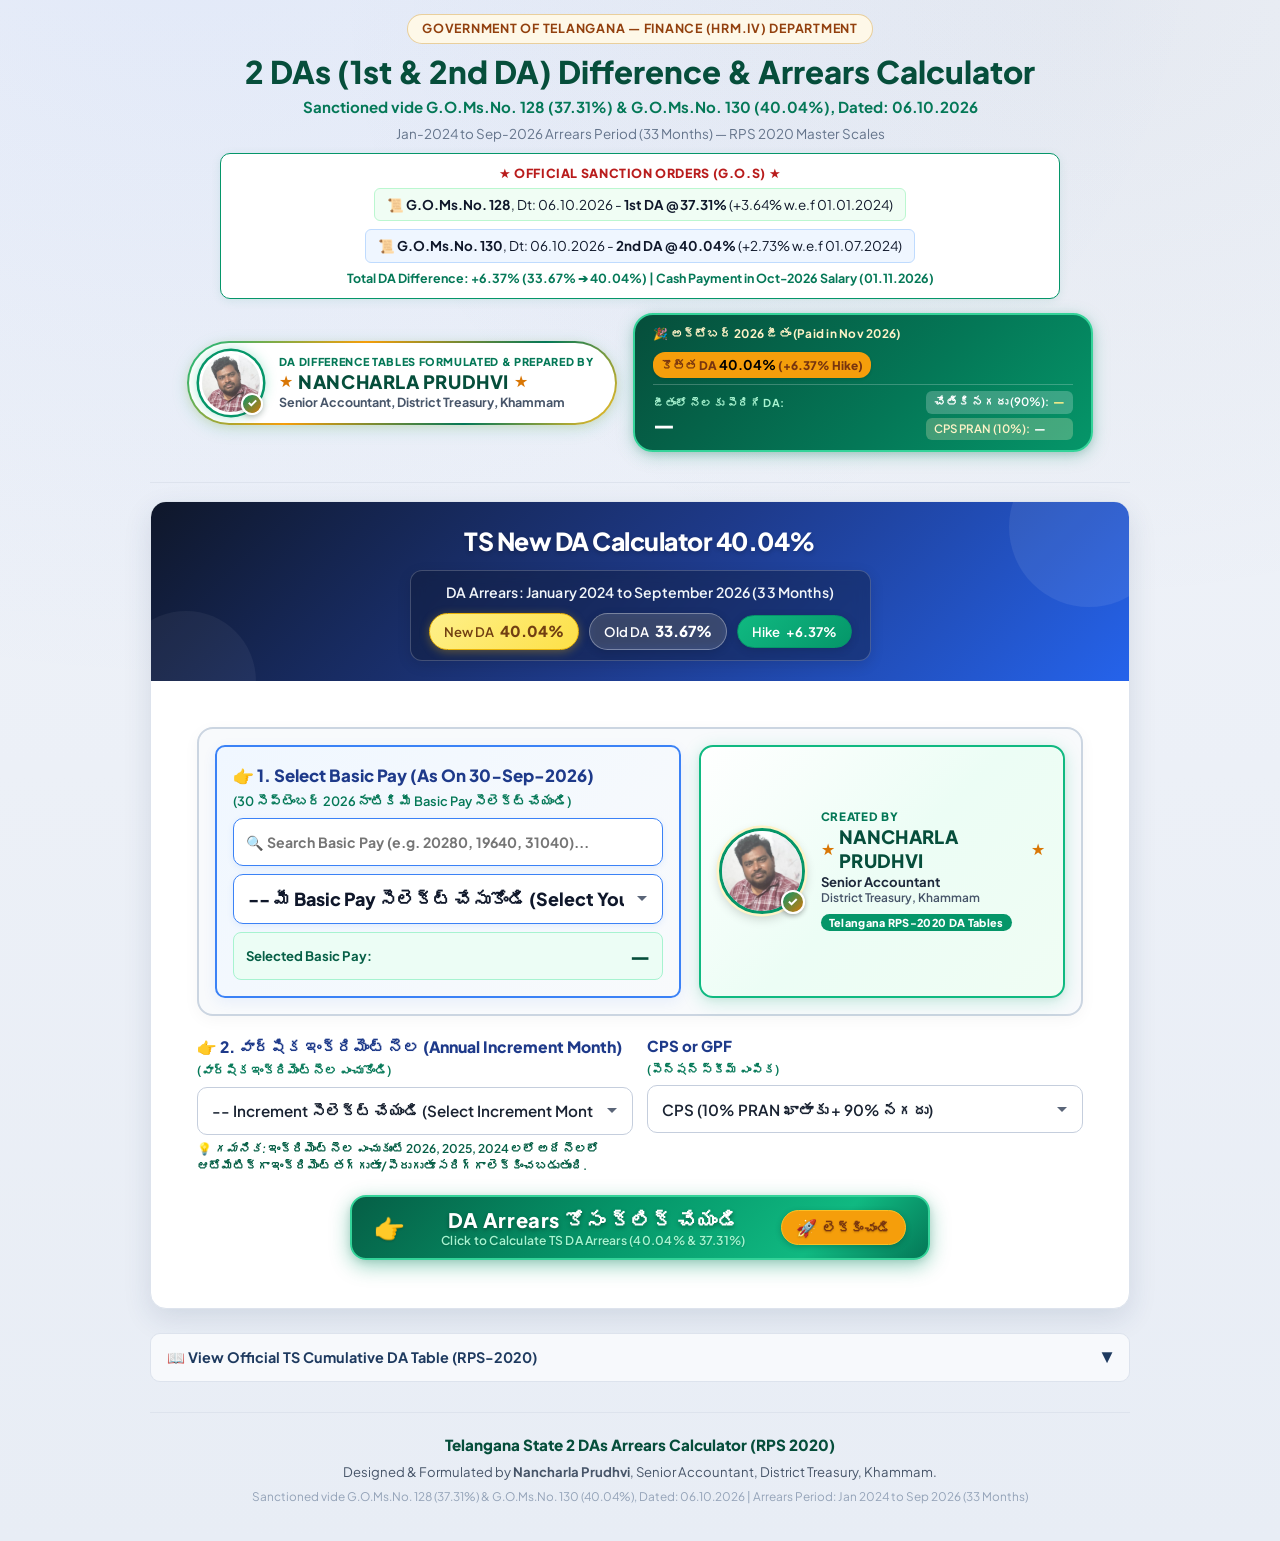
==== index.html @ 28c04ca4 "Change Surrender Leave display to concise SL tag in DA Tables" ====
<!DOCTYPE html>
<html lang="en">
<head>
  <meta charset="UTF-8">
  <meta name="viewport" content="width=device-width, initial-scale=1.0">
  <title>TS New DA 40.04% & 37.31% Arrears Calculator | TS Employees RPS-2020</title>
  <meta name="description" content="Telangana State Government Employees 2 DAs Difference & Arrears Calculator: 1st DA @37.31% and 2nd DA @40.04% (Total Diff: +6.37%). Jan 2024 to Sep 2026 (33 Months) with Installments, AAS, and Surrender Leave. Formulated by Nancharla Prudhvi, Senior Accountant, District Treasury, Khammam.">
  <meta name="author" content="Nancharla Prudhvi, Senior Accountant, District Treasury, Khammam">
  <link rel="preconnect" href="https://fonts.googleapis.com">
  <link rel="preconnect" href="https://fonts.gstatic.com" crossorigin>
  <link href="https://fonts.googleapis.com/css2?family=Plus+Jakarta+Sans:wght@400;500;600;700;800&family=Inter:wght@400;500;600;700;800&display=swap" rel="stylesheet">
  <link rel="stylesheet" href="style.css">
</head>
<body>
  <div class="container">

    <!-- Header Section -->
    <header class="app-header">
      <span class="badge-top">GOVERNMENT OF TELANGANA — FINANCE (HRM.IV) DEPARTMENT</span>
      <h1 class="app-title">2 DAs (1st &amp; 2nd DA) Difference &amp; Arrears Calculator</h1>
      <p class="app-subtitle" style="font-weight: 700; color: #047857; margin-bottom: 4px;">
        Sanctioned vide G.O.Ms.No. 128 (37.31%) &amp; G.O.Ms.No. 130 (40.04%), Dated: 06.10.2026
      </p>
      <p style="font-size: 0.84rem; color: #64748b; margin-bottom: 8px;">
        Jan-2024 to Sep-2026 Arrears Period (33 Months) — RPS 2020 Master Scales
      </p>

      <!-- Prominent Official GOs Notice Banner -->
      <div class="official-gos-banner">
        <div style="font-size: 0.78rem; text-transform: uppercase; font-weight: 800; color: #b91c1c; letter-spacing: 0.05em; margin-bottom: 4px;">
          ★ OFFICIAL SANCTION ORDERS (G.O.s) ★
        </div>
        <div class="gos-grid">
          <div class="go-badge-da1">
            📜 <strong>G.O.Ms.No. 128</strong>, Dt: 06.10.2026 - <strong>1st DA @ 37.31%</strong> (+3.64% w.e.f 01.01.2024)
          </div>
          <div class="go-badge-da2">
            📜 <strong>G.O.Ms.No. 130</strong>, Dt: 06.10.2026 - <strong>2nd DA @ 40.04%</strong> (+2.73% w.e.f 01.07.2024)
          </div>
        </div>
        <div style="font-size: 0.78rem; color: #047857; margin-top: 6px; font-weight: 700;">
          Total DA Difference: <strong>+6.37%</strong> (33.67% ➔ 40.04%) | Cash Payment in Oct-2026 Salary (01.11.2026)
        </div>
      </div>

      <!-- Author Attribution Card & October 2026 DA Highlight Container -->
      <div class="author-top-container">
        <!-- Author Attribution Card with Photo -->
        <div class="author-hero-card" id="authorHeroCard">
          <div class="author-photo-wrapper">
            <img src="prudhvi.jpg" alt="Nancharla Prudhvi" class="author-photo" width="64" height="64" loading="eager" onerror="this.style.display='none'">
            <span class="author-badge-check" title="Official Contributor">✓</span>
          </div>
          <div class="author-details">
            <span class="author-prep-title">DA Difference Tables Formulated &amp; Prepared By</span>
            <div class="author-name">
              <span class="sparkle-star">★</span>NANCHARLA PRUDHVI<span class="sparkle-star">★</span>
            </div>
            <div class="author-designation">Senior Accountant, District Treasury, Khammam</div>
          </div>
        </div>

        <!-- October 2026 Revised DA 40.04% Highlight Card beside Photo -->
        <div class="top-oct-highlight-card" id="topOctCard">
          <div class="top-oct-header">
            <span class="top-oct-badge">🎉 అక్టోబర్ 2026 జీతం (Paid in Nov 2026)</span>
            <span class="top-oct-rate-pill">కొత్త DA <strong>40.04%</strong> (+6.37% Hike)</span>
          </div>
          <div class="top-oct-body">
            <div class="top-oct-stat">
              <span class="top-oct-lbl">జీతంలో నెలకు పెరిగే DA:</span>
              <span class="top-oct-val-total" id="topOctTotal">—</span>
            </div>
            <div class="top-oct-breakdown">
              <span class="top-oct-chip-cash">చేతికి నగదు (90%): <strong id="topOctCash">—</strong></span>
              <span class="top-oct-chip-cps" id="topOctCpsChip">CPS PRAN (10%): <strong id="topOctCps">—</strong></span>
            </div>
          </div>
        </div>
      </div>
    </header>

    <!-- CALCULATOR FORM CONTAINER (tsemployee.in/newda Easy & Shortcut Method) -->
    <div class="form-container calculator-card" id="calculatorCard" style="margin-bottom: 24px;">
      <div class="form-hero">
        <h2 class="form-title">TS New DA Calculator 40.04%</h2>
        <div class="hero-subbar">
          <span class="hero-period">DA Arrears: January 2024 to September 2026 (33 Months)</span>
          <div class="hero-rates">
            <span class="rate-badge rate-new">New DA <strong>40.04%</strong></span>
            <span class="rate-badge rate-old">Old DA <strong>33.67%</strong></span>
            <span class="rate-badge rate-hike" style="background: linear-gradient(135deg, #10b981 0%, #059669 100%); color: #ffffff; border: 1px solid #059669;">Hike <strong>+6.37%</strong></span>
          </div>
        </div>
      </div>

      <div class="tse-form-body" style="padding: 22px;">
        <form id="calculatorForm" onsubmit="event.preventDefault(); return false;">

          <!-- 1ST DISPLAY: Basic Pay Selection + Author Photo Beside -->
          <div class="first-display-row" id="firstDisplayRow">
            <!-- 1. Select Basic Pay As On 30-Sep-2026 -->
            <div class="form-group form-group--primary first-basic-box">
              <label for="basicpay" style="display: flex; flex-direction: column; gap: 2px;">
                <span style="font-weight: 800; font-size: 1.05rem; color: #1e3a8a;">
                  👉 1. Select Basic Pay (As On 30-Sep-2026)
                </span>
                <span style="font-size: 0.80rem; color: #047857; font-weight: 600;">
                  (30 సెప్టెంబర్ 2026 నాటికి మీ Basic Pay సెలెక్ట్ చేయండి)
                </span>
              </label>

              <!-- Quick Search Filter for Basic Pay -->
              <div style="margin-bottom: 8px;">
                <input type="text" id="basicSearch" class="form-control" placeholder="🔍 Search Basic Pay (e.g. 20280, 19640, 31040)..." style="font-size: 0.88rem; padding: 9px 12px; background: #ffffff;">
              </div>

              <select name="basicpay" id="basicpay" class="form-control" required style="font-size: 1.12rem; font-weight: 800; color: #0f172a; height: 50px;">
                <option value="" selected>-- మీ Basic Pay సెలెక్ట్ చేసుకోండి (Select Your Basic Pay) --</option>
                <!-- Populated dynamically with RPS 2020 Stages -->
              </select>

              <!-- Active Basic Display Pill -->
              <div style="display: flex; justify-content: space-between; align-items: center; margin-top: 8px; padding: 7px 12px; background: #ecfdf5; border-radius: 8px; border: 1.5px solid #a7f3d0;">
                <span style="font-size: 0.82rem; color: #065f46; font-weight: 700;">Selected Basic Pay:</span>
                <span id="activeBasicDisplay" style="font-size: 1.25rem; font-weight: 900; color: #064e3b;">—</span>
              </div>
            </div>

            <!-- Author Photo Card RIGHT BESIDE Basic Pay -->
            <div class="first-author-card" id="firstAuthorCard">
              <div class="first-author-photo-wrapper">
                <img src="prudhvi.jpg" alt="NANCHARLA PRUDHVI" class="first-author-photo" width="86" height="86" loading="eager" onerror="this.style.display='none'">
                <span class="first-author-check" title="Official Contributor">✓</span>
              </div>
              <div class="first-author-info">
                <span class="first-author-tag">CREATED BY</span>
                <div class="first-author-name">
                  <span class="sparkle-star">★</span>NANCHARLA PRUDHVI<span class="sparkle-star">★</span>
                </div>
                <div class="first-author-desig">Senior Accountant</div>
                <div class="first-author-dept">District Treasury, Khammam</div>
                <div class="first-author-pill">
                  <span>Telangana RPS-2020 DA Tables</span>
                </div>
              </div>
            </div>
          </div><!-- /first-display-row -->

          <div class="form-grid">

            <!-- 2. వార్షిక ఇంక్రిమెంట్ నెల (Annual Increment Month) -->
            <div class="form-group" id="incMonthGroup">
              <label for="incmonth" style="display: flex; flex-direction: column; gap: 2px;">
                <span style="font-weight: 800; font-size: 0.98rem; color: #1e3a8a;">👉 2. వార్షిక ఇంక్రిమెంట్ నెల (Annual Increment Month)</span>
                <span style="font-size: 0.78rem; color: #047857; font-weight: 600;">(వార్షిక ఇంక్రిమెంట్ నెల ఎంచుకోండి)</span>
              </label>
              <select name="incmonth" id="incmonth" class="form-control" style="font-size: 0.95rem; font-weight: 600; height: 48px;">
                <option value="0">-- Increment సెలెక్ట్ చేయండి (Select Increment Month) --</option>
                <option value="1">January (జనవరి)</option>
                <option value="2">February (ఫిబ్రవరి)</option>
                <option value="3">March (మార్చి)</option>
                <option value="4">April (ఏప్రిల్)</option>
                <option value="5">May (మే)</option>
                <option value="6">June (జూన్)</option>
                <option value="7">July (జూలై)</option>
                <option value="8">August (ఆగస్టు)</option>
                <option value="9">September (సెప్టెంబర్)</option>
                <option value="10">October (అక్టోబర్)</option>
                <option value="11">November (నవంబర్)</option>
                <option value="12">December (డిసెంబర్)</option>
              </select>
              <div style="font-size: 0.75rem; color: #065f46; margin-top: 6px; font-weight: 600; line-height: 1.4;">
                💡 <em>గమనిక:</em> ఇంక్రిమెంట్ నెల ఎంచుకుంటే 2026, 2025, 2024 లలో అదే నెలలో ఆటోమేటిక్‌గా ఇంక్రిమెంట్ తగ్గుతూ/పెరుగుతూ సరిగ్గా లెక్కించబడుతుంది.
              </div>
            </div>

            <!-- CPS or GPF -->
            <div class="form-group">
              <label for="cpsorgpf" style="display: flex; flex-direction: column; gap: 2px;">
                <span style="font-weight: 800; font-size: 0.94rem; color: #1e3a8a;">CPS or GPF</span>
                <span style="font-size: 0.76rem; color: #047857; font-weight: 600;">(పెన్షన్ స్కీమ్ ఎంపిక)</span>
              </label>
              <select name="cpsorgpf" id="cpsorgpf" class="form-control" style="font-size: 0.95rem; font-weight: 600; height: 48px;">
                <option value="1">CPS (10% PRAN ఖాతాకు + 90% నగదు)</option>
                <option value="2">GPF (100% నగదు / GPF ఖాతాకు)</option>
              </select>
            </div>

          </div><!-- /form-grid -->

          <!-- 3. Surrender Leave Fields (Displayed AFTER Increment Month selection) -->
          <div id="surrender-leave-container" style="display: none; margin-top: 16px;">
            <div class="sl-section-header">
              <div class="sl-header-left">
                <span class="sl-header-icon">🏖️</span>
                <div class="sl-header-titles">
                  <span class="sl-main-title">👉 3. Surrender Leave (సరెండర్ లీవ్ వివరాలు)</span>
                  <span class="sl-sub-title">సంవత్సరాల వారీగా (2024, 2025, 2026) లీవ్ వివరాలు నమోదు చేయండి</span>
                </div>
              </div>
              <div class="sl-year-indicators">
                <span class="year-chip year-chip--active" id="chip2024">2024</span>
                <span class="year-arrow">➔</span>
                <span class="year-chip" id="chip2025">2025</span>
                <span class="year-arrow">➔</span>
                <span class="year-chip" id="chip2026">2026</span>
              </div>
            </div>

            <!-- YEAR 1: 2024 (Always visible first inside surrender container) -->
            <div class="surrender-year-card" id="sl-item-2024">
              <div class="sl-card-top">
                <span class="sl-year-badge badge-2024">📅 2024 సంవత్సరం (Jan - Dec 2024)</span>
                <span class="sl-step-hint">స్టెప్ 1: 2024 ఎంచుకోండి</span>
              </div>
              <div class="form-group">
                <label for="sl2024" style="font-weight: 800; font-size: 0.92rem; color: #0f172a;">
                  2024 లో Surrender Leave తీసుకున్నారా?
                </label>
                <select name="sl2024" id="sl2024" class="form-control sl-select" style="font-size: 0.92rem; font-weight: 600; height: 44px; margin-top: 4px;">
                  <option value="1" selected>No, Not Taken (2024 లో లీవ్ తీసుకోలేదు)</option>
                  <option value="2">Yes, 15 Days Taken (15 రోజుల లీవ్ తీసుకున్నాను)</option>
                  <option value="3">Yes, 30 Days Taken (30 రోజుల లీవ్ తీసుకున్నాను)</option>
                </select>
              </div>

              <!-- Month selection for 2024 -->
              <div class="form-group sldiv" id="sldiv2024" style="display: none; margin-top: 10px;">
                <label for="slmonth2024" style="font-weight: 700; font-size: 0.86rem; color: #0f766e;">
                  2024 లో సరెండర్ లీవ్ నెల ఎంచుకోండి (Select 2024 Surrender Month):
                </label>
                <select name="slmonth2024" id="slmonth2024" class="form-control sl-month-select" style="margin-top: 4px;">
                  <option value="0">--2024 సరెండర్ నెల ఎంచుకోండి--</option>
                  <!-- Populated dynamically with Jan 2024 to Dec 2024 -->
                </select>
              </div>
            </div>

            <!-- YEAR 2: 2025 (Revealed after 2024 selection) -->
            <div class="surrender-year-card" id="sl-item-2025" style="display: none; margin-top: 12px;">
              <div class="sl-card-top">
                <span class="sl-year-badge badge-2025">📅 2025 సంవత్సరం (Jan - Dec 2025)</span>
                <span class="sl-step-hint">స్టెప్ 2: 2025 ఎంచుకోండి</span>
              </div>
              <div class="form-group">
                <label for="sl2025" style="font-weight: 800; font-size: 0.92rem; color: #0f172a;">
                  2025 లో Surrender Leave తీసుకున్నారా?
                </label>
                <select name="sl2025" id="sl2025" class="form-control sl-select" style="font-size: 0.92rem; font-weight: 600; height: 44px; margin-top: 4px;">
                  <option value="1" selected>No, Not Taken (2025 లో లీవ్ తీసుకోలేదు)</option>
                  <option value="2">Yes, 15 Days Taken (15 రోజుల లీవ్ తీసుకున్నాను)</option>
                  <option value="3">Yes, 30 Days Taken (30 రోజుల లీవ్ తీసుకున్నాను)</option>
                </select>
              </div>

              <!-- Month selection for 2025 -->
              <div class="form-group sldiv" id="sldiv2025" style="display: none; margin-top: 10px;">
                <label for="slmonth2025" style="font-weight: 700; font-size: 0.86rem; color: #0f766e;">
                  2025 లో సరెండర్ లీవ్ నెల ఎంచుకోండి (Select 2025 Surrender Month):
                </label>
                <select name="slmonth2025" id="slmonth2025" class="form-control sl-month-select" style="margin-top: 4px;">
                  <option value="0">--2025 సరెండర్ నెల ఎంచుకోండి--</option>
                  <!-- Populated dynamically with Jan 2025 to Dec 2025 -->
                </select>
              </div>
            </div>

            <!-- YEAR 3: 2026 (Revealed after 2025 selection) -->
            <div class="surrender-year-card" id="sl-item-2026" style="display: none; margin-top: 12px;">
              <div class="sl-card-top">
                <span class="sl-year-badge badge-2026">📅 2026 సంవత్సరం (Jan - Sep 2026)</span>
                <span class="sl-step-hint">స్టెప్ 3: 2026 ఎంచుకోండి</span>
              </div>
              <div class="form-group">
                <label for="sl2026" style="font-weight: 800; font-size: 0.92rem; color: #0f172a;">
                  2026 లో Surrender Leave తీసుకున్నారా?
                </label>
                <select name="sl2026" id="sl2026" class="form-control sl-select" style="font-size: 0.92rem; font-weight: 600; height: 44px; margin-top: 4px;">
                  <option value="1" selected>No, Not Taken (2026 లో లీవ్ తీసుకోలేదు)</option>
                  <option value="2">Yes, 15 Days Taken (15 రోజుల లీవ్ తీసుకున్నాను)</option>
                  <option value="3">Yes, 30 Days Taken (30 రోజుల లీవ్ తీసుకున్నాను)</option>
                </select>
              </div>

              <!-- Month selection for 2026 -->
              <div class="form-group sldiv" id="sldiv2026" style="display: none; margin-top: 10px;">
                <label for="slmonth2026" style="font-weight: 700; font-size: 0.86rem; color: #0f766e;">
                  2026 లో సరెండర్ లీవ్ నెల ఎంచుకోండి (Select 2026 Surrender Month):
                </label>
                <select name="slmonth2026" id="slmonth2026" class="form-control sl-month-select" style="margin-top: 4px;">
                  <option value="0">--2026 సరెండర్ నెల ఎంచుకోండి--</option>
                  <!-- Populated dynamically with Jan 2026 to Sep 2026 -->
                </select>
              </div>
            </div>
          </div><!-- /surrender-leave-container -->

          <!-- 4. AAS Section (Displayed AFTER Surrender Leave is completed) -->
          <div class="aas-section-container" id="aas-section-container" style="display: none; margin-top: 16px; background: #f8fafc; border: 1.5px solid #cbd5e1; border-radius: 12px; padding: 14px;">
            <div class="form-group" style="margin-bottom: 0;">
              <label for="aas" style="display: flex; flex-direction: column; gap: 2px;">
                <span style="font-weight: 800; font-size: 0.95rem; color: #1e3a8a;">👉 4. Automatic Advancement Scheme (AAS 6/12/18/24 Yrs Scale) Taken</span>
                <span style="font-size: 0.76rem; color: #047857; font-weight: 600;">(స్పెషల్ గ్రేడ్ / AAS తీసుకున్నారా?)</span>
              </label>
              <select name="aas" id="aas" class="form-control" style="font-size: 0.95rem; font-weight: 600; height: 48px; margin-top: 6px;">
                <option value="1">No, Not Taken (తీసుకోలేదు)</option>
                <option value="2">Yes Taken (తీసుకున్నాను - +1 ఇంక్రిమెంట్)</option>
              </select>
            </div>

            <!-- AAS Year Selection (Step 1 of AAS) -->
            <div class="form-group aasdiv" id="aas-year-div" style="display: none; background: #eef2ff; padding: 14px; border-radius: 10px; border: 1.5px solid #c7d2fe; margin-top: 12px;">
              <label for="aasyear" style="font-weight: 800; font-size: 0.90rem; color: #3730a3;">
                Select AAS Year (AAS మంజూరైన సంవత్సరం):
              </label>
              <select name="aasyear" id="aasyear" class="form-control" style="font-size: 0.92rem; font-weight: 600; margin-top: 6px;">
                <option value="0">--SELECT AAS YEAR--</option>
                <option value="2024">2024</option>
                <option value="2025">2025</option>
                <option value="2026">2026</option>
              </select>
            </div>

            <!-- Smart AAS: Month based on selected year (Step 2 of AAS) -->
            <div class="form-group aasdiv" id="aas-month-div" style="display: none; background: #eef2ff; padding: 14px; border-radius: 10px; border: 1.5px solid #c7d2fe; margin-top: 12px;">
              <label for="aasmonth" style="font-weight: 800; font-size: 0.90rem; color: #3730a3;">
                Select AAS Month (AAS మంజూరైన నెల):
              </label>
              <select name="aasmonth" id="aasmonth" class="form-control" style="font-size: 0.92rem; font-weight: 600; margin-top: 6px;">
                <option value="0">--SELECT AAS MONTH--</option>
                <!-- Populated dynamically based on selected year -->
              </select>
            </div>

            <!-- Smart AAS: Date / Day based on selected month (Step 3 of AAS) -->
            <div class="form-group aasdiv" id="aas-day-div" style="display: none; background: #eef2ff; padding: 14px; border-radius: 10px; border: 1.5px solid #c7d2fe; margin-top: 12px;">
              <label for="aasday" style="font-weight: 800; font-size: 0.90rem; color: #3730a3;">
                Select AAS Date / Day (తేదీ):
              </label>
              <select name="aasday" id="aasday" class="form-control" style="font-size: 0.92rem; font-weight: 600; margin-top: 6px;">
                <option value="1">1st of Month (నెల మొత్తం)</option>
                <!-- Populated dynamically with days 1 to 28..31 based on selected month -->
              </select>
              <div style="font-size: 0.74rem; color: #4338ca; margin-top: 6px; font-weight: 600;">
                💡 1వ తేదీ కాకుండా వేరే తేదీ ఎంచుకుంటే ఆ నెలకు దామాషా పద్ధతిలో (Pro-rata) లెక్కించబడుతుంది.
              </div>
            </div>
          </div><!-- /aas-section-container -->

          <!-- Submit / Calculate Button Container -->
          <div class="calc-btn-row" id="calcBtnRow" style="display: flex; justify-content: center;">
            <!-- Deluxe Calculate Button -->
            <button type="button" id="btnCalculate" class="btn-submit btn-submit--deluxe" style="width: 100%; max-width: 580px;">
              <span class="btn-calc-hand">👉</span>
              <div class="btn-calc-content">
                <span class="btn-calc-title">DA Arrears కోసం క్లిక్ చేయండి</span>
                <span class="btn-calc-sub">Click to Calculate TS DA Arrears (40.04% &amp; 37.31%)</span>
              </div>
              <div class="btn-calc-pill">
                <span class="btn-calc-rocket">🚀</span>
                <span class="btn-calc-action">లెక్కించండి</span>
              </div>
            </button>
          </div>
        </form>
      </div>
    </div><!-- /form-container -->

    <!-- RESULTS CONTAINER (Hidden until Basic Pay is selected) -->
    <div class="results-container" id="results" style="display: none;">
      <div class="results-hero">
        <h2 class="results-title">TS DA Arrears Statement</h2>
        <div style="font-size: 0.86rem; color: #f1f5f9; margin-top: 4px; font-weight: 600;">
          Jan-2024 to Sep-2026 (33 Months) — 1st DA 37.31% &amp; 2nd DA 40.04%
        </div>
      </div>

      <!-- Summary Cards Grid -->
      <div class="summary-cards" id="summaryCardsContainer">

        <!-- Card 1: Total Arrears -->
        <div class="summary-card summary-card--total">
          <span class="summary-card-icon">💰</span>
          <div class="summary-card-body">
            <div class="summary-card-label">Total Arrears</div>
            <div class="summary-card-value" id="cardTotalArrears">₹39,312</div>
          </div>
        </div>

        <!-- Card 2: CPS Account (10%) -->
        <div class="summary-card summary-card--cps" id="cardCpsWrapper">
          <span class="summary-card-icon">🏛️</span>
          <div class="summary-card-body">
            <div class="summary-card-label" id="cardCpsLabel">CPS Account (10%)</div>
            <div class="summary-card-value" id="cardCpsVal">₹3,927</div>
          </div>
        </div>

        <!-- Card 3: CPS Net Cash (90%) -->
        <div class="summary-card summary-card--cash">
          <span class="summary-card-icon">💵</span>
          <div class="summary-card-body">
            <div class="summary-card-label" id="cardCashLabel">CPS Net Cash (90%)</div>
            <div class="summary-card-value" id="cardCashVal">₹35,385</div>
          </div>
        </div>

        <!-- Card 4: DA Wise Installment -->
        <div class="summary-card summary-card--install">
          <span class="summary-card-icon">📅</span>
          <div class="summary-card-body" style="width: 100%;">
            <div class="summary-card-label" style="display: flex; align-items: center; justify-content: space-between; flex-wrap: wrap; gap: 6px;">
              <span>DA Wise Installments (వాయిదాల వివరాలు)</span>
              <span style="font-size: 0.72rem; font-weight: 700; background: rgba(255,255,255,0.2); padding: 2px 8px; border-radius: 12px; color: #fff;">1/33 &amp; 1/27 వాయిదాలు</span>
            </div>
            <div class="summary-card-value summary-card-value--split" id="cardInstallSplit">
              <!-- Populated dynamically with 1/33 and 1/27 breakdown -->
            </div>
          </div>
        </div>

        <!-- Card 5: October 2026 Salary Card (Payable in Nov 2026) -->
        <div class="summary-card summary-card--month" id="octoberMonthCard">
          <div class="oct-card-ribbon">
            <span class="oct-sparkle">🎉</span>
            <span class="oct-ribbon-text"><strong>Oct 2026</strong> జీతంలో చేతికి వచ్చే అదనపు నగదు (Payable in November 2026)</span>
          </div>
          <div class="oct-card-content">
            <div class="oct-cash-area">
              <span class="oct-badge-cash" id="octBadgeCash">CASH IN HAND (90%)</span>
              <div class="oct-big-val" id="octBigCash">₹1,163</div>
              <span class="oct-sub-note">ఈ నెల జీతంతో పాటు అకౌంట్లో క్రెడిట్ అయ్యే నగదు</span>
            </div>
            <div class="oct-cps-pill" id="octCpsPill">
              <div class="oct-cps-tag">CPS ACCOUNT (10%)</div>
              <div class="oct-cps-val" id="octCpsVal">₹129</div>
              <div class="oct-cps-desc">PRAN లో జమవుతుంది</div>
            </div>
          </div>
          <div class="oct-chips-wrapper">
            <span class="oct-chips-heading">ఈ నెలలో కలిసిన DA రేట్ల వివరాలు:</span>
            <div class="oct-chips-grid">
              <div class="oct-da-chip">
                <span class="chip-da-name">DA 1 (37.31%)</span>
                <span class="chip-val chip-val--cash" id="octDa1Cash">Cash: ₹664</span>
                <span class="chip-val chip-val--cps" id="octDa1Cps">CPS: ₹74</span>
              </div>
              <div class="oct-da-chip">
                <span class="chip-da-name">DA 2 (40.04%)</span>
                <span class="chip-val chip-val--cash" id="octDa2Cash">Cash: ₹499</span>
                <span class="chip-val chip-val--cps" id="octDa2Cps">CPS: ₹55</span>
              </div>
            </div>
          </div>
        </div>

      </div><!-- /summary-cards -->

      <!-- Action Buttons (Print, WhatsApp Share, Reset) -->
      <div class="action-buttons">
        <button type="button" class="btn-action btn-print" id="btnPrint">
          <span>🖨️</span>
          <span>Print / Save PDF Statement</span>
        </button>
        <button type="button" class="btn-action btn-share" id="btnShare">
          <span>📲</span>
          <span>Share / Copy Summary</span>
        </button>
        <button type="button" class="btn-action btn-reset" id="btnReset">
          <span>🔄</span>
          <span>Reset Defaults</span>
        </button>
      </div>

      <!-- TABLE 1: DA Rate 1 (37.31%) — Jan 2024 to Sep 2026 (33 Months) -->
      <section class="da-rate-table-block" style="margin-top: 18px;">
        <p class="results-table-label da-rate-banner tone-0">
          Table 1: DA Rate 1 (37.31%) — Jan 2024 to Sep 2026 (33 Months).
        </p>
        <div class="table-scroll-wrap">
          <div class="table-scroll-hint">👉 Swipe left / right to view full table</div>
          <div class="table-scroll">
            <table class="results-table results-table--main" id="da1Table">
              <thead>
                <tr>
                  <th>Month</th>
                  <th>Basic Pay</th>
                  <th>Eligible DA</th>
                  <th>DA Drawn</th>
                  <th>DA Diff</th>
                  <th class="col-cps">To CPS<br>Account</th>
                  <th class="col-cash">Net Cash<br>(90%/100%)</th>
                </tr>
              </thead>
              <tbody id="da1TableBody">
                <!-- Dynamically populated via app.js -->
              </tbody>
            </table>
          </div>
        </div>
      </section>

      <!-- TABLE 2: DA Rate 2 (40.04%) — Jul 2024 to Sep 2026 (27 Months) -->
      <section class="da-rate-table-block" style="margin-top: 18px;">
        <p class="results-table-label da-rate-banner tone-1">
          Table 2: DA Rate 2 (40.04%) — Jul 2024 to Sep 2026 (27 Months).
        </p>
        <div class="table-scroll-wrap">
          <div class="table-scroll-hint">👉 Swipe left / right to view full table</div>
          <div class="table-scroll">
            <table class="results-table results-table--main" id="da2Table">
              <thead>
                <tr>
                  <th>Month</th>
                  <th>Basic Pay</th>
                  <th>Eligible DA</th>
                  <th>DA Drawn</th>
                  <th>DA Diff</th>
                  <th class="col-cps">To CPS<br>Account</th>
                  <th class="col-cash">Net Cash<br>(90%/100%)</th>
                </tr>
              </thead>
              <tbody id="da2TableBody">
                <!-- Dynamically populated via app.js -->
              </tbody>
            </table>
          </div>
        </div>
      </section>

      <!-- TABLE 3: Grand Total Table -->
      <section class="da-rate-table-block" style="margin-top: 18px;">
        <p class="results-table-label">Grand Total</p>
        <div class="table-scroll-wrap">
          <div class="table-scroll-hint">👉 Swipe left / right to view full table</div>
          <div class="table-scroll">
            <table class="results-table results-table--main">
              <thead>
                <tr>
                  <th>Month</th>
                  <th>Basic Pay</th>
                  <th>Eligible DA</th>
                  <th>DA Drawn</th>
                  <th>DA Diff</th>
                  <th class="col-cps">To CPS<br>Account</th>
                  <th class="col-cash">Net Cash<br>(90%/100%)</th>
                </tr>
              </thead>
              <tbody>
                <tr class="total-row">
                  <th>GRAND TOTAL</th>
                  <td id="gtBasic">—</td>
                  <td id="gtEligible">—</td>
                  <td id="gtDrawn">—</td>
                  <td id="gtDiff" style="color: #1e3a8a; font-weight: 900; font-size: 1.05rem;">₹39,312</td>
                  <td class="col-cps" id="gtCps">₹3,927</td>
                  <td class="col-cash" id="gtCash">₹35,385</td>
                </tr>
              </tbody>
            </table>
          </div>
        </div>
      </section>

    </div><!-- /results-container -->

    <!-- Collapsible Official TS Cumulative DA Table (RPS-2020) -->
    <div class="accordion" style="margin-top: 24px;">
      <div class="accordion-header" id="tsTableToggle">
        <span>📖 View Official TS Cumulative DA Table (RPS-2020)</span>
        <span id="tsTableArrow">▼</span>
      </div>
      <div class="accordion-content" id="tsTableContent" style="display: none;">
        <div class="table-scroll">
          <table class="results-table" style="font-size: 0.82rem;">
            <thead>
              <tr style="background: #1e293b; color: #fff;">
                <th style="text-align: left; padding: 8px 10px;">Period</th>
                <th style="text-align: right; padding: 8px 10px;">Incr DA</th>
                <th style="text-align: right; padding: 8px 10px; color: #34d399;">Cumulative DA</th>
                <th style="text-align: left; padding: 8px 10px;">Sanction Order / Remarks</th>
              </tr>
            </thead>
            <tbody id="tsCumulativeTableBody">
              <!-- Populated via app.js -->
            </tbody>
          </table>
        </div>
      </div>
    </div>

    <!-- Application Footer -->
    <footer class="app-footer">
      <div style="font-weight: 800; font-size: 0.95rem; color: #064e3b; margin-bottom: 4px;">
        Telangana State 2 DAs Arrears Calculator (RPS 2020)
      </div>
      <div style="font-size: 0.82rem; color: #475569;">
        Designed &amp; Formulated by <strong>Nancharla Prudhvi</strong>, Senior Accountant, District Treasury, Khammam.
      </div>
      <div style="font-size: 0.74rem; color: #94a3b8; margin-top: 6px;">
        Sanctioned vide G.O.Ms.No. 128 (37.31%) &amp; G.O.Ms.No. 130 (40.04%), Dated: 06.10.2026 | Arrears Period: Jan 2024 to Sep 2026 (33 Months)
      </div>
    </footer>

  </div><!-- /container -->

  <!-- Application Logic Scripts -->
  <script src="da-data.js?v=20261021_1710"></script>
  <script src="app.js?v=20261021_1710"></script>
</body>
</html>
---- style.css ----
﻿/* TS DA Calculator â€” Attractive UI (logic unchanged) */

:root {
    --bg: #f0f3f9;
    --surface: #ffffff;
    --surface-2: #f7f9fc;
    --text: #1a2332;
    --muted: #5a6578;
    --border: #dde3ed;
    --border-strong: #c5cedd;

    --rose: #a61e4d;
    --rose-dark: #7b1739;
    --rose-soft: #fce8ef;
    --navy: #1e3a5f;
    --navy-light: #2d5080;
    --gold: #c9922a;
    --gold-soft: #fef8e8;
    --teal: #0e7490;
    --blue: #2563eb;
    --blue-dark: #1d4ed8;
    --green: #047857;
    --purple: #6d28d9;
    --purple-soft: #ede9fe;

    --shadow-xs: 0 1px 4px rgba(30, 58, 95, 0.06);
    --shadow-sm: 0 4px 14px rgba(30, 58, 95, 0.08);
    --shadow-md: 0 10px 28px rgba(30, 58, 95, 0.12);
    --hero-blue: linear-gradient(135deg, #1e3a5f 0%, #1e40af 42%, #2563eb 100%);
    --hero-green: linear-gradient(135deg, #065f46 0%, #047857 50%, #0d9488 100%);
    --success-soft: #d1fae5;
    --radius: 16px;
    --radius-sm: 10px;
    --touch: 48px;
    --font: 'Plus Jakarta Sans', 'Inter', -apple-system, BlinkMacSystemFont, 'Segoe UI', Roboto, sans-serif;
    --font-mono: 'JetBrains Mono', ui-monospace, SFMono-Regular, monospace;
}

* { margin: 0; padding: 0; box-sizing: border-box; }

html { -webkit-text-size-adjust: 100%; scroll-behavior: smooth; }

body {
    font-family: var(--font);
    background:
        radial-gradient(ellipse 80% 50% at 15% -5%, rgba(37, 99, 235, 0.07), transparent),
        radial-gradient(ellipse 60% 40% at 85% 0%, rgba(30, 58, 95, 0.05), transparent),
        linear-gradient(180deg, var(--bg) 0%, #e8edf5 100%);
    min-height: 100vh;
    color: var(--text);
    line-height: 1.6;
    padding: max(10px, env(safe-area-inset-top)) max(10px, env(safe-area-inset-right)) max(16px, env(safe-area-inset-bottom)) max(10px, env(safe-area-inset-left));
    -webkit-font-smoothing: antialiased;
}

.container {
    width: 100%;
    max-width: 980px;
    margin: 0 auto;
}

/* Header */
.header {
    text-align: center;
    margin-bottom: 12px;
    background: var(--surface);
    border-radius: var(--radius);
    padding: 12px;
    box-shadow: var(--shadow-sm);
    border: 1px solid var(--border);
    position: relative;
    overflow: hidden;
}

.header::after {
    content: '';
    position: absolute;
    bottom: 0; left: 0; right: 0;
    height: 3px;
    background: linear-gradient(90deg, var(--rose), var(--gold), var(--navy));
}

.header-img {
    width: 100%;
    max-width: 500px;
    height: auto;
    border-radius: 8px;
    display: block;
    margin: 0 auto;
}

/* Social â€” one button per row */
.social-buttons {
    display: flex;
    flex-direction: column;
    gap: 10px;
    margin-bottom: 14px;
}

.social-btn {
    display: flex;
    align-items: center;
    justify-content: center;
    gap: 10px;
    width: 100%;
    min-height: var(--touch);
    padding: 12px 18px;
    border-radius: var(--radius-sm);
    text-decoration: none;
    font-size: 0.9rem;
    font-weight: 700;
    color: #fff;
    transition: transform 0.15s, box-shadow 0.15s;
    box-shadow: var(--shadow-sm);
}

.social-btn:active { transform: scale(0.98); }
.social-btn.telegram { background: linear-gradient(135deg, #2aabee, #0088cc); }
.social-btn.whatsapp { background: linear-gradient(135deg, #25d366, #128c7e); }
.social-btn.ehs { background: linear-gradient(135deg, #e11d48, #9f1239); }
.social-btn-icon { font-size: 1.15rem; }

/* Form */
.form-container {
    background: var(--surface);
    border-radius: var(--radius);
    padding: 0;
    box-shadow: var(--shadow-md);
    margin-bottom: 14px;
    border: 1px solid var(--border);
    overflow: hidden;
}

.form-hero {
    text-align: center;
    padding: 24px 18px 22px;
    background: linear-gradient(135deg, #0f172a 0%, #1e3a8a 52%, #2563eb 100%);
    color: #fff;
    position: relative;
    overflow: hidden;
}

.form-hero::before {
    content: '';
    position: absolute;
    top: -55px;
    right: -40px;
    width: 160px;
    height: 160px;
    border-radius: 50%;
    background: rgba(255, 255, 255, 0.08);
    pointer-events: none;
}

.form-hero::after {
    content: '';
    position: absolute;
    bottom: -70px;
    left: -35px;
    width: 140px;
    height: 140px;
    border-radius: 50%;
    background: rgba(255, 255, 255, 0.05);
    pointer-events: none;
}

.form-title {
    position: relative;
    z-index: 1;
    margin: 0 0 12px;
    padding: 0;
    font-size: clamp(1.22rem, 4.6vw, 1.55rem) !important;
    font-weight: 800 !important;
    text-align: center;
    color: #ffffff !important;
    line-height: 1.28;
    background: none !important;
    letter-spacing: -0.02em;
    text-shadow: 0 2px 4px rgba(0, 0, 0, 0.22);
}

.hero-subbar {
    display: inline-flex;
    flex-direction: column;
    align-items: center;
    gap: 10px;
    background: rgba(15, 23, 42, 0.38);
    border: 1px solid rgba(255, 255, 255, 0.2);
    backdrop-filter: blur(8px);
    -webkit-backdrop-filter: blur(8px);
    padding: 10px 18px;
    border-radius: 12px;
    box-shadow: 0 4px 14px rgba(0, 0, 0, 0.12);
    max-width: 100%;
    position: relative;
    z-index: 1;
}

.hero-period {
    font-size: 0.88rem;
    font-weight: 600;
    color: #f1f5f9;
    letter-spacing: 0.01em;
}

.hero-rates {
    display: flex;
    align-items: center;
    justify-content: center;
    gap: 10px;
    flex-wrap: wrap;
}

.rate-badge {
    display: inline-flex;
    align-items: center;
    gap: 6px;
    padding: 5px 14px;
    border-radius: 999px;
    font-size: 0.82rem;
    font-weight: 600;
    box-shadow: 0 2px 8px rgba(0, 0, 0, 0.15);
}

.rate-new {
    background: linear-gradient(135deg, #fef08a 0%, #fde047 100%);
    color: #713f12;
    border: 1px solid #eab308;
    box-shadow: 0 2px 10px rgba(234, 179, 8, 0.35);
}

.rate-new strong {
    color: #713f12;
    font-weight: 800;
    font-size: 0.94rem;
}

.rate-old {
    background: rgba(255, 255, 255, 0.16);
    color: #ffffff;
    border: 1px solid rgba(255, 255, 255, 0.32);
    backdrop-filter: blur(4px);
    -webkit-backdrop-filter: blur(4px);
}

.rate-old strong {
    color: #ffffff;
    font-weight: 800;
    font-size: 0.94rem;
}

#calculatorForm {
    padding: 20px 16px 22px;
}

.form-grid {
    display: grid;
    grid-template-columns: 1fr;
    gap: 14px;
}

.form-group { margin-bottom: 0; }

.form-group label {
    display: block;
    color: var(--navy);
    margin-bottom: 6px;
    font-weight: 600;
    font-size: 0.84rem;
}

.form-group--primary {
    padding: 16px;
    background: linear-gradient(135deg, #f0f7ff 0%, #f8fafc 100%);
    border: 2px solid #3b82f6;
    border-radius: var(--radius-sm);
    box-shadow: 0 4px 14px rgba(37, 99, 235, 0.08);
}

.form-group--primary label {
    color: #1e3a8a;
    font-weight: 700;
}

.form-control {
    width: 100%;
    min-height: var(--touch);
    padding: 12px 38px 12px 14px;
    border: 1.5px solid var(--border-strong);
    border-radius: var(--radius-sm);
    font-size: 16px;
    font-family: var(--font);
    color: var(--text);
    background: var(--surface) url("data:image/svg+xml,%3Csvg xmlns='http://www.w3.org/2000/svg' width='12' height='7' viewBox='0 0 12 7'%3E%3Cpath fill='%235a6578' d='M1 1l5 5 5-5'/%3E%3C/svg%3E") no-repeat right 14px center;
    appearance: none;
    transition: border-color 0.2s, box-shadow 0.2s;
}

.form-control:focus {
    outline: none;
    border-color: #2563eb;
    box-shadow: 0 0 0 3.5px rgba(37, 99, 235, 0.16);
}

.form-group--primary .form-control {
    background-color: #fff;
    border-color: #3b82f6;
    font-weight: 700;
    color: #1e3a8a;
    box-shadow: 0 2px 6px rgba(59, 130, 246, 0.1);
}

.form-group--primary .form-control:focus {
    border-color: #1d4ed8;
    box-shadow: 0 0 0 4px rgba(37, 99, 235, 0.2);
}

.btn-submit {
    display: flex;
    align-items: center;
    justify-content: center;
    gap: 12px;
    width: 100%;
    min-height: 52px;
    padding: 15px 24px;
    background: linear-gradient(135deg, #059669 0%, #10b981 50%, #047857 100%);
    color: #ffffff;
    border: none;
    border-radius: var(--radius-sm);
    font-size: 1.05rem;
    font-weight: 700;
    font-family: var(--font);
    cursor: pointer;
    margin-top: 18px;
    box-shadow: 0 6px 20px rgba(16, 185, 129, 0.38), 0 2px 6px rgba(0, 0, 0, 0.08);
    letter-spacing: 0.03em;
    text-shadow: 0 1px 2px rgba(0, 0, 0, 0.2);
    transition: all 0.2s cubic-bezier(0.4, 0, 0.2, 1);
    position: relative;
    overflow: hidden;
}

.btn-submit::after {
    content: '';
    position: absolute;
    top: 0;
    left: -100%;
    width: 60%;
    height: 100%;
    background: linear-gradient(90deg, transparent, rgba(255, 255, 255, 0.25), transparent);
    transform: skewX(-20deg);
    transition: 0.6s;
    pointer-events: none;
}

.btn-submit:hover {
    background: linear-gradient(135deg, #047857 0%, #059669 50%, #10b981 100%);
    box-shadow: 0 8px 26px rgba(16, 185, 129, 0.5), 0 3px 8px rgba(0, 0, 0, 0.12);
    transform: translateY(-2px);
}

.btn-submit:hover::after {
    left: 140%;
}

.btn-submit-icon {
    font-size: 1.25rem;
    display: inline-block;
    transition: transform 0.2s ease;
}

.btn-submit:hover .btn-submit-icon {
    transform: scale(1.15);
}

.btn-submit:active {
    transform: translateY(1px);
    box-shadow: 0 3px 10px rgba(16, 185, 129, 0.35);
}

.surrender-leave-item {
    padding: 14px;
    margin-bottom: 10px;
    background: var(--surface-2);
    border-radius: var(--radius-sm);
    border: 1px solid var(--border);
    border-left: 4px solid var(--teal);
}

.btn-add-more-sl {
    width: 100%;
    padding: 11px 16px;
    font-size: 0.88rem;
    font-weight: 600;
    font-family: var(--font);
    color: var(--teal);
    background: #e0f7fa;
    border: 2px dashed #67c6d8;
    border-radius: var(--radius-sm);
    cursor: pointer;
    margin-top: 8px;
}

.slgrphide { display: none !important; }

/* Do NOT use !important on .aasdiv â€” jQuery slideDown must show month/day fields */
.aasdiv { display: none; }

.ad-slot {
    margin: 14px auto;
    text-align: center;
    overflow: hidden;
    max-width: 100%;
    padding: 0 8px;
}

.ad-slot--in-table {
    margin: 8px auto 4px;
    padding: 0 4px;
}

/* Results */
.results-container {
    background: var(--surface);
    border-radius: var(--radius);
    padding: 0 0 20px;
    box-shadow: var(--shadow-md);
    margin-top: 14px;
    border: 1px solid var(--border);
    overflow: visible;
}

.results-hero {
    text-align: center;
    padding: 24px 16px 20px;
    background: var(--hero-green);
    color: #fff;
    position: relative;
    overflow: hidden;
}

.results-hero::before {
    content: '';
    position: absolute;
    top: -50px;
    right: -30px;
    width: 150px;
    height: 150px;
    border-radius: 50%;
    background: rgba(255, 255, 255, 0.08);
    pointer-events: none;
}

.results-hero::after {
    content: '';
    position: absolute;
    bottom: -60px;
    left: -25px;
    width: 130px;
    height: 130px;
    border-radius: 50%;
    background: rgba(255, 255, 255, 0.05);
    pointer-events: none;
}

.results-title {
    position: relative;
    z-index: 1;
    margin: 0;
    padding: 0;
    font-size: clamp(1.25rem, 4.8vw, 1.6rem) !important;
    font-weight: 800 !important;
    text-align: center;
    color: #ffffff !important;
    background: none !important;
    border: none !important;
    letter-spacing: -0.02em;
    text-shadow: 0 2px 4px rgba(0, 0, 0, 0.22);
}

/* Summary cards â€” rich colored gradients (readable white text) */
.summary-cards {
    display: grid;
    grid-template-columns: 1fr;
    gap: 12px;
    padding: 14px 14px 18px;
    margin-bottom: 0 !important;
    background: linear-gradient(180deg, var(--surface-2) 0%, #eef2f8 100%);
    border-bottom: 1px solid var(--border);
}

.summary-card {
    position: relative;
    display: flex;
    align-items: center;
    gap: 14px;
    padding: 16px 16px 16px 18px;
    text-align: left;
    color: #fff;
    border: 1px solid rgba(255, 255, 255, 0.15);
    border-radius: var(--radius-sm);
    overflow: hidden;
    transition: box-shadow 0.2s, transform 0.2s;
}

.summary-card::before {
    content: '';
    position: absolute;
    top: -40%;
    right: -25%;
    width: 55%;
    height: 120%;
    border-radius: 50%;
    background: radial-gradient(circle, rgba(255, 255, 255, 0.18) 0%, transparent 68%);
    pointer-events: none;
}

.summary-card::after {
    content: '';
    position: absolute;
    bottom: -35%;
    left: -15%;
    width: 45%;
    height: 90%;
    border-radius: 50%;
    background: radial-gradient(circle, rgba(255, 255, 255, 0.08) 0%, transparent 70%);
    pointer-events: none;
}

.summary-card:hover {
    transform: translateY(-2px);
}

.summary-card--total {
    background: linear-gradient(135deg, var(--rose) 0%, var(--rose-dark) 100%) !important;
    box-shadow: 0 4px 16px rgba(166, 30, 77, 0.32);
}

.summary-card--total:hover { box-shadow: 0 8px 22px rgba(166, 30, 77, 0.4); }

.summary-card--cps {
    background: linear-gradient(135deg, #5b21b6 0%, #4a1b09 55%, #530852 100%) !important;
    box-shadow: 0 4px 16px rgba(83, 8, 82, 0.3);
}

.summary-card--cps:hover { box-shadow: 0 8px 22px rgba(83, 8, 82, 0.38); }

.summary-card--cash {
    background: linear-gradient(135deg, #059669 0%, #16440b 55%, #095311 100%) !important;
    box-shadow: 0 4px 16px rgba(9, 83, 17, 0.3);
}

.summary-card--cash:hover { box-shadow: 0 8px 22px rgba(9, 83, 17, 0.38); }

.summary-card--install {
    background: linear-gradient(135deg, var(--navy) 0%, #074174 55%, #003032 100%) !important;
    box-shadow: 0 4px 16px rgba(7, 65, 116, 0.32);
}

.summary-card--install:hover { box-shadow: 0 8px 22px rgba(7, 65, 116, 0.4); }

/* Surrender Leave Special Card */
.summary-card--sl {
    background: linear-gradient(135deg, #d97706 0%, #b45309 60%, #92400e 100%) !important;
    box-shadow: 0 4px 16px rgba(180, 83, 9, 0.32);
    border: 1px solid rgba(254, 243, 199, 0.25);
}
.summary-card--sl:hover { box-shadow: 0 8px 22px rgba(180, 83, 9, 0.42); }

/* Permanent Monthly Salary Hike Card */
.summary-card--hike {
    background: linear-gradient(135deg, #0d9488 0%, #0f766e 60%, #115e59 100%) !important;
    box-shadow: 0 4px 16px rgba(13, 148, 136, 0.32);
    border: 1px solid rgba(204, 251, 241, 0.25);
}
.summary-card--hike:hover { box-shadow: 0 8px 22px rgba(13, 148, 136, 0.42); }

.summary-card-meta-chips {
    display: flex;
    flex-wrap: wrap;
    gap: 6px;
    margin-top: 6px;
}
.meta-chip {
    font-size: 0.72rem;
    font-weight: 700;
    padding: 3px 8px;
    background: rgba(255, 255, 255, 0.18);
    border: 1px solid rgba(255, 255, 255, 0.28);
    border-radius: 6px;
    color: #fff;
    white-space: nowrap;
}
.val-subtext {
    font-size: 0.82rem;
    font-weight: 600;
    opacity: 0.85;
    margin-left: 4px;
}

/* October Month Card â€” Ultra Stylish & High Impact */
.summary-card--month {
    display: block !important;
    grid-column: 1 / -1 !important;
    padding: 0 !important;
    background: linear-gradient(135deg, #1e1b4b 0%, #2e1065 35%, #4338ca 70%, #6366f1 100%) !important;
    border: 2px solid rgba(251, 191, 36, 0.6) !important;
    border-radius: 16px !important;
    box-shadow: 0 10px 28px -4px rgba(67, 56, 202, 0.45), 0 0 0 1px rgba(255, 255, 255, 0.12) inset !important;
    overflow: hidden !important;
    position: relative !important;
    transition: transform 0.25s ease, box-shadow 0.25s ease !important;
}

.summary-card--month:hover {
    transform: translateY(-3px) !important;
    box-shadow: 0 14px 34px -4px rgba(67, 56, 202, 0.6), 0 0 0 1px rgba(251, 191, 36, 0.4) inset !important;
}

.summary-card--month::before,
.summary-card--month::after { display: none !important; }

/* Ribbon Header */
.oct-card-ribbon {
    display: flex;
    align-items: center;
    gap: 8px;
    padding: 10px 18px;
    background: linear-gradient(90deg, #f59e0b 0%, #d97706 60%, #b45309 100%);
    color: #ffffff;
    font-size: 0.86rem;
    font-weight: 700;
    letter-spacing: 0.02em;
    text-shadow: 0 1px 2px rgba(0, 0, 0, 0.25);
    box-shadow: 0 2px 8px rgba(0, 0, 0, 0.15);
}

.oct-sparkle {
    font-size: 1.15rem;
    animation: octSparkle 2s infinite ease-in-out;
}

@keyframes octSparkle {
    0%, 100% { transform: scale(1) rotate(0deg); }
    50% { transform: scale(1.2) rotate(10deg); }
}

.oct-ribbon-text {
    flex: 1;
}

.oct-card-content {
    display: flex;
    flex-direction: column;
    gap: 16px;
    padding: 20px 22px 18px;
}

@media (min-width: 600px) {
    .oct-card-content {
        flex-direction: row;
        align-items: center;
        justify-content: space-between;
    }
}

.oct-cash-area {
    display: flex;
    flex-direction: column;
    gap: 4px;
}

.oct-badge-cash {
    font-size: 0.72rem;
    font-weight: 800;
    letter-spacing: 0.08em;
    text-transform: uppercase;
    color: #fde047;
    background: rgba(253, 224, 71, 0.15);
    border: 1px solid rgba(253, 224, 71, 0.35);
    padding: 4px 10px;
    border-radius: 6px;
    display: inline-block;
    align-self: flex-start;
}

.oct-big-val {
    font-size: clamp(2rem, 6vw, 2.6rem) !important;
    font-weight: 900 !important;
    line-height: 1.1 !important;
    color: #ffffff !important;
    letter-spacing: -0.03em;
    text-shadow: 0 2px 12px rgba(0, 0, 0, 0.35);
}

.oct-sub-note {
    font-size: 0.8rem;
    font-weight: 600;
    color: #cbd5e1;
    margin-top: 2px;
}

.oct-cps-pill {
    display: flex;
    flex-direction: column;
    gap: 2px;
    padding: 12px 18px;
    border-radius: 12px;
    background: rgba(255, 255, 255, 0.12);
    border: 1px solid rgba(255, 255, 255, 0.22);
    backdrop-filter: blur(8px);
    -webkit-backdrop-filter: blur(8px);
    min-width: 160px;
    text-align: right;
}

@media (max-width: 599px) {
    .oct-cps-pill {
        text-align: left;
    }
}

.oct-cps-tag {
    font-size: 0.68rem;
    font-weight: 700;
    letter-spacing: 0.06em;
    text-transform: uppercase;
    color: #c7d2fe;
}

.oct-cps-val {
    font-size: 1.45rem;
    font-weight: 800;
    color: #fef08a;
    line-height: 1.2;
}

.oct-cps-desc {
    font-size: 0.72rem;
    color: #e0e7ff;
    opacity: 0.9;
}

.oct-chips-wrapper {
    padding: 12px 22px 16px;
    border-top: 1px solid rgba(255, 255, 255, 0.12);
    background: rgba(0, 0, 0, 0.15);
}

.oct-chips-heading {
    display: block;
    font-size: 0.74rem;
    font-weight: 700;
    letter-spacing: 0.05em;
    text-transform: uppercase;
    color: #e0e7ff;
    margin-bottom: 8px;
}

.oct-chips-grid {
    display: flex;
    flex-wrap: wrap;
    gap: 8px;
}

.oct-da-chip {
    display: flex;
    align-items: center;
    gap: 10px;
    padding: 7px 12px;
    border-radius: 8px;
    background: rgba(255, 255, 255, 0.1);
    border: 1px solid rgba(255, 255, 255, 0.2);
    font-size: 0.85rem;
    color: #fff;
}

.chip-da-name {
    font-weight: 800;
    font-size: 0.76rem;
    letter-spacing: 0.04em;
    text-transform: uppercase;
    color: #fde047;
    padding-right: 6px;
    border-right: 1px solid rgba(255, 255, 255, 0.25);
}

.chip-val--cash {
    font-weight: 700;
    color: #6ee7b7;
}

.chip-val--cps {
    font-weight: 600;
    color: #93c5fd;
    font-size: 0.8rem;
}

.summary-card-icon {
    position: relative;
    z-index: 1;
    display: flex;
    align-items: center;
    justify-content: center;
    width: 48px;
    height: 48px;
    border-radius: 14px;
    font-size: 1.35rem;
    flex-shrink: 0;
    background: rgba(255, 255, 255, 0.18);
    border: 1px solid rgba(255, 255, 255, 0.28);
    box-shadow: 0 2px 8px rgba(0, 0, 0, 0.12);
    backdrop-filter: blur(4px);
    -webkit-backdrop-filter: blur(4px);
}

.summary-card-body {
    position: relative;
    z-index: 1;
    flex: 1;
    min-width: 0;
}

.summary-card-label {
    font-size: 0.68rem;
    color: rgba(255, 255, 255, 0.88);
    text-transform: uppercase;
    letter-spacing: 0.07em;
    font-weight: 600;
    margin-bottom: 5px;
}

.summary-card-value {
    font-size: clamp(1.2rem, 4.5vw, 1.55rem) !important;
    font-weight: 800;
    font-variant-numeric: tabular-nums;
    color: #fff !important;
    line-height: 1.2;
    letter-spacing: -0.02em;
    text-shadow: 0 1px 2px rgba(0, 0, 0, 0.12);
}

.summary-card-value--split {
    display: flex;
    flex-direction: column;
    gap: 6px;
    font-size: 1rem !important;
}

.summary-split-item {
    display: flex;
    align-items: baseline;
    justify-content: space-between;
    gap: 10px;
    font-weight: 700;
    color: #fff;
    padding: 6px 10px;
    background: rgba(255, 255, 255, 0.14);
    border-radius: 8px;
    border: 1px solid rgba(255, 255, 255, 0.22);
}

.summary-split-item em {
    font-style: normal;
    font-size: 0.65rem;
    font-weight: 700;
    text-transform: uppercase;
    letter-spacing: 0.05em;
    color: #fff;
    flex-shrink: 0;
    padding: 2px 7px;
    background: rgba(255, 255, 255, 0.2);
    border-radius: 4px;
}

/* Table scroll */
.table-scroll-wrap {
    position: relative;
    width: calc(100% - 28px);
    margin: 0 14px 10px;
    max-width: 100%;
}

.table-scroll-hint {
    display: none;
    align-items: center;
    justify-content: center;
    gap: 8px;
    padding: 9px 12px;
    margin-bottom: 8px;
    font-size: 0.78rem;
    font-weight: 700;
    color: var(--rose-dark);
    background: var(--rose-soft);
    border: 1px solid #f5b8c8;
    border-radius: 8px;
}

.table-scroll {
    display: block;
    width: 100%;
    overflow-x: auto;
    overflow-y: hidden;
    -webkit-overflow-scrolling: touch;
    overscroll-behavior-x: contain;
    touch-action: pan-x pan-y;
    border: 1px solid #cbd5e1;
    border-radius: 12px;
    background: var(--surface);
    box-shadow: 0 4px 16px rgba(15, 23, 42, 0.05);
    scrollbar-width: thin;
    scrollbar-color: #3b82f6 #f1f5f9;
}

.table-scroll::-webkit-scrollbar { height: 7px; }
.table-scroll::-webkit-scrollbar-thumb { background: #3b82f6; border-radius: 4px; }

.table-scroll-wrap.is-scrollable::after {
    content: '';
    position: absolute;
    top: 38px; right: 0; bottom: 6px;
    width: 24px;
    background: linear-gradient(to left, rgba(15, 23, 42, 0.08), transparent);
    pointer-events: none;
}

.results-table-label {
    margin: 16px 14px 10px;
    padding: 10px 14px;
    font-size: 0.85rem;
    font-weight: 700;
    color: #ffffff;
    background: linear-gradient(135deg, #1e3a8a 0%, #0f172a 100%);
    border-radius: 10px;
    text-align: center;
    letter-spacing: 0.02em;
    box-shadow: 0 2px 8px rgba(15, 23, 42, 0.12);
}

.results-table {
    width: 100%;
    border-collapse: separate;
    border-spacing: 0;
    font-size: 0.86rem;
    margin: 0 !important;
    box-shadow: none !important;
    border-radius: 0 !important;
}

/* Main month-wise table â€” wide, scrollable */
.results-table--main {
    width: max-content;
    min-width: 640px;
}

.results-table thead {
    background: linear-gradient(135deg, #0f172a 0%, #1e293b 100%);
    color: #ffffff;
}

.results-table th {
    padding: 12px 10px;
    text-align: right;
    vertical-align: middle;
    font-weight: 700;
    font-size: 0.78rem;
    text-transform: uppercase;
    letter-spacing: 0.03em;
    line-height: 1.25;
    white-space: normal;
    border-bottom: 2px solid #334155;
    color: #f8fafc;
}

.results-table th:first-child {
    text-align: left;
}

.results-table td,
.results-table tbody th {
    padding: 11px 10px;
    text-align: center;
    border-bottom: 1px solid #e2e8f0;
    font-variant-numeric: tabular-nums;
    font-feature-settings: 'tnum';
    font-size: 0.92rem;
    white-space: nowrap;
    color: #1e293b;
}

.results-table--main tbody td {
    text-align: right;
    padding-right: 14px;
    font-weight: 600;
    font-size: 0.92rem;
}

.results-table--main tbody th {
    text-align: left;
    padding-left: 14px;
    font-weight: 700;
    font-size: 0.92rem;
    color: #0f172a;
}

.results-table--main thead th {
    text-align: right;
    padding-right: 14px;
}
.results-table--main thead th:first-child {
    text-align: left;
    padding-left: 14px;
}

/* Month column â€” compact fit for "Jan 2024" (sticky left) */
/* Table Month Column Badges (AGI / AAS) - Displayed Below Month Name for Clean Mobile View */
.month-cell {
    display: flex;
    flex-direction: column;
    align-items: flex-start;
    justify-content: center;
    gap: 3px;
    line-height: 1.15;
}

.month-cell-title {
    font-weight: 700;
    white-space: nowrap;
    font-size: 0.82rem;
    color: #1e293b;
}

.month-badges-wrap {
    display: flex;
    flex-wrap: wrap;
    gap: 3px;
    margin-top: 2px;
}

.badge-agi {
    font-size: 0.60rem;
    font-weight: 800;
    background: #2563eb;
    color: #ffffff;
    padding: 1px 4px;
    border-radius: 3px;
    display: inline-block;
    letter-spacing: 0.3px;
    line-height: 1.15;
}

.badge-aas {
    font-size: 0.60rem;
    font-weight: 800;
    background: #059669;
    color: #ffffff;
    padding: 1px 4px;
    border-radius: 3px;
    display: inline-block;
    letter-spacing: 0.3px;
    line-height: 1.15;
}

.badge-sl {
    font-size: 0.60rem;
    font-weight: 800;
    background: #d97706;
    color: #ffffff;
    padding: 1px 5px;
    border-radius: 3px;
    display: inline-block;
    letter-spacing: 0.2px;
    line-height: 1.15;
    white-space: nowrap;
}

.sl-table-row {
    background: #fffbeb !important;
}

.sl-table-row th {
    background: #fef3c7 !important;
    border-left: 3px solid #d97706;
}

.sl-table-row td {
    background: #fffbeb !important;
    color: #78350f !important;
    font-weight: 700;
}

.results-table--main th:nth-child(1),
.results-table--main td:nth-child(1),
.results-table--main thead th:first-child,
.results-table--main tbody th:first-child {
    width: 4.8rem;
    min-width: 4.8rem;
    max-width: 5.4rem;
    padding-left: 8px !important;
    padding-right: 6px !important;
    box-sizing: border-box;
}

.results-table--main tbody th:first-child {
    white-space: normal;
}

.results-table--main th:nth-child(2),
.results-table--main td:nth-child(2) { min-width: 88px; }

.results-table--main th:nth-child(3),
.results-table--main td:nth-child(3) { min-width: 88px; }

.results-table--main th:nth-child(4),
.results-table--main td:nth-child(4) { min-width: 88px; }

.results-table--main th:nth-child(5),
.results-table--main td:nth-child(5) { min-width: 96px; }

.results-table--main th:nth-child(6),
.results-table--main td:nth-child(6) { min-width: 82px; max-width: 100px; }

.results-table--main th:nth-child(7),
.results-table--main td:nth-child(7) { min-width: 100px; }

/* Sticky month column â€” main table only */
.results-table--main thead th:first-child,
.results-table--main tbody th:first-child {
    position: sticky;
    left: 0;
    z-index: 3;
    box-shadow: 2px 0 6px rgba(15, 23, 42, 0.07);
}

.results-table--main thead th:first-child { background: #0f172a; z-index: 4; }
.results-table--main tbody tr:nth-child(odd) th:first-child { background: #f8fafc; }
.results-table--main tbody tr:nth-child(even) th:first-child { background: #ffffff; }
.results-table--main tbody tr.subtotal-row th:first-child,
.results-table--main tbody tr.total-row th:first-child {
    background: inherit;
}

.results-table tbody tr:nth-child(odd) td { background: #f8fafc; }
.results-table tbody tr:nth-child(even) td { background: #ffffff; }

/* Hover only on normal data rows */
.results-table tbody tr:not(.total-row):not(.subtotal-row):not(.row-da-rate):not(.row-installment-total):not(.row-installment-split):not(.row-surrender):not(.designed-by-row):hover td,
.results-table tbody tr:not(.total-row):not(.subtotal-row):not(.row-da-rate):not(.row-installment-total):not(.row-installment-split):not(.row-surrender):not(.designed-by-row):hover th {
    background: #e0f2fe !important;
}

.row-da-rate th,
.row-da-rate td,
.results-table thead tr:nth-child(2) th,
.results-table thead tr[style*="074174"] th,
.results-table tbody tr[style*="074174"] th,
.results-table tbody tr[style*="074174"] td {
    background: linear-gradient(135deg, #0284c7 0%, #0369a1 100%) !important;
    color: #ffffff !important;
    font-weight: 700 !important;
    font-size: 0.84rem !important;
    padding: 10px 14px !important;
    text-align: left !important;
    letter-spacing: 0.02em;
    border: none !important;
}

.results-table--install thead tr.install-group th,
.results-table--install thead tr.install-subhead th {
    text-align: center !important;
    background: #0f172a !important;
    color: #f8fafc !important;
    border-bottom: 1px solid #334155 !important;
}

.results-table--install thead tr.install-subhead th {
    font-size: 0.72rem !important;
    letter-spacing: 0.02em;
    padding: 8px 8px !important;
}

/* Installment Badges & Value Formatting */
.inst-pill {
    display: inline-block;
    padding: 3px 8px;
    border-radius: 6px;
    background: #e0e7ff;
    color: #3730a3;
    font-weight: 800;
    font-size: 0.8rem;
    letter-spacing: 0.02em;
}

.val-cash {
    color: #059669 !important;
    font-weight: 800 !important;
}

.val-cps {
    color: #2563eb !important;
    font-weight: 700 !important;
}

.val-total {
    color: #0f172a !important;
    font-weight: 800 !important;
}

.row-installment-total .val-cash,
.row-installment-total .val-cps,
.row-installment-total .val-total {
    color: #ffffff !important;
}

/* Modern Mobile Cards View */
.install-mobile {
    display: none;
}

.install-mobile-card {
    background: #ffffff;
    border: 1px solid #e2e8f0;
    border-radius: 14px;
    overflow: hidden;
    box-shadow: 0 3px 12px rgba(15, 23, 42, 0.05);
    margin-bottom: 12px;
    transition: transform 0.2s ease, box-shadow 0.2s ease;
}

.install-mobile-card:hover {
    transform: translateY(-2px);
    box-shadow: 0 6px 18px rgba(15, 23, 42, 0.09);
}

.install-mobile-head {
    display: flex;
    align-items: center;
    justify-content: space-between;
    gap: 12px;
    padding: 12px 14px;
    background: linear-gradient(135deg, #1e293b 0%, #334155 100%);
    color: #ffffff;
}

.install-mobile-card--total .install-mobile-head {
    background: linear-gradient(135deg, #7c2d12 0%, #c2410c 100%);
}

.install-badge {
    display: inline-flex;
    align-items: center;
    justify-content: center;
    min-width: 34px;
    height: 28px;
    padding: 0 8px;
    border-radius: 8px;
    background: rgba(255, 255, 255, 0.18);
    font-weight: 800;
    font-size: 0.85rem;
    color: #fde047;
    letter-spacing: 0.02em;
}

.install-month-title {
    font-size: 0.95rem;
    font-weight: 700;
    color: #ffffff;
}

.install-mobile-body {
    padding: 6px 0;
}

.install-mobile-line {
    display: flex;
    align-items: center;
    justify-content: space-between;
    padding: 9px 14px;
    border-top: 1px solid #f1f5f9;
    font-size: 0.9rem;
    font-variant-numeric: tabular-nums;
}

.install-mobile-line:first-child {
    border-top: none;
}

.line-label {
    font-size: 0.8rem;
    font-weight: 600;
    color: #64748b;
    text-transform: uppercase;
    letter-spacing: 0.03em;
}

.install-mobile-da {
    font-size: 0.78rem;
    font-weight: 800;
    letter-spacing: 0.04em;
    text-transform: uppercase;
    color: #334155;
}

.install-mobile-line--sum {
    background: #f8fafc;
    border-top: 1.5px solid #e2e8f0;
    font-weight: 700;
}

.install-mobile-line--sum .line-label {
    color: #0f172a;
    font-weight: 700;
}

@media (max-width: 767px) {
    .install-desktop-wrap,
    .install-pay-desktop {
        display: none !important;
    }

    .install-mobile {
        display: grid !important;
        gap: 12px;
        margin: 12px 0 6px;
    }
}

.results-table tbody tr.total-row th,
.results-table tbody tr.total-row td {
    background: linear-gradient(135deg, #1e3a8a 0%, #0f172a 100%) !important;
    color: #fde047 !important;
    font-weight: 800 !important;
    font-size: 0.94rem !important;
    padding: 12px 14px !important;
    border-top: 2px solid #3b82f6 !important;
    border-bottom: 2px solid #3b82f6 !important;
    text-shadow: 0 1px 3px rgba(0, 0, 0, 0.3);
}

.results-table tbody tr.subtotal-row th,
.results-table tbody tr.subtotal-row td {
    background: linear-gradient(135deg, #059669 0%, #047857 100%) !important;
    color: #ffffff !important;
    font-weight: 700 !important;
    font-size: 0.86rem !important;
    border: none !important;
    text-shadow: 0 1px 2px rgba(0, 0, 0, 0.15);
}

.row-surrender td {
    background: var(--gold-soft) !important;
    color: #92400e !important;
    font-weight: 600 !important;
    text-align: center !important;
    padding: 12px !important;
}

.designed-by-row td {
    padding: 14px 10px !important;
    text-align: center !important;
    background: #f8fafc !important;
    border-top: 1px solid #e2e8f0 !important;
    border-bottom: 1px solid #e2e8f0 !important;
}

.designed-by-text {
    font-size: 0.88rem;
    font-weight: 600;
    color: #64748b;
    margin-bottom: 10px;
    letter-spacing: 0.02em;
}

.designed-by-text a {
    color: #1e40af;
    font-weight: 700;
    text-decoration: none;
    transition: color 0.15s ease, text-decoration 0.15s ease;
}

.designed-by-text a:hover {
    color: #2563eb;
    text-decoration: underline;
}

.results-table tbody tr.row-installment-total th,
.results-table tbody tr.row-installment-total td {
    background: linear-gradient(135deg, var(--rose), var(--rose-dark)) !important;
    color: #fff !important;
    font-weight: 700 !important;
    border: none !important;
}

.results-table tbody tr.row-installment-total:hover th,
.results-table tbody tr.row-installment-total:hover td {
    background: linear-gradient(135deg, var(--rose-dark), #6b1234) !important;
    color: #fff !important;
}

.results-table tbody tr.row-installment-split th,
.results-table tbody tr.row-installment-split td {
    background: var(--navy) !important;
    color: #fff !important;
    font-weight: 700 !important;
}

.results-table tbody tr.row-installment-split:hover th,
.results-table tbody tr.row-installment-split:hover td {
    background: var(--navy-light) !important;
    color: #fff !important;
}

/* AdSense Responsive Auto Units */
.ad-slot {
    margin: 18px auto;
    text-align: center;
    max-width: 100%;
    min-height: 90px;
    overflow: hidden;
    display: flex;
    justify-content: center;
    align-items: center;
    background: transparent;
}

.ad-slot ins.adsbygoogle {
    display: block !important;
    width: 100% !important;
    max-width: 100% !important;
    margin: 0 auto;
}

.ad-slot--in-table {
    margin: 8px auto 4px;
    min-height: 60px;
}

/* Installment box â€” Modern Fintech Card Look */
.installment-box {
    margin: 20px 14px 0;
    padding: 18px 16px;
    background: #ffffff;
    border: 1px solid #e2e8f0;
    border-radius: 16px;
    box-shadow: 0 4px 18px rgba(15, 23, 42, 0.04);
}

.installment-box h3,
.installment-title {
    color: #0f172a !important;
    margin-bottom: 14px !important;
    text-align: center;
    font-size: 1.05rem !important;
    font-weight: 800 !important;
    letter-spacing: -0.01em;
}

.da-rate-install + .da-rate-install {
    margin-top: 18px;
}

.da-rate-install h4 {
    margin: 0 0 10px;
    text-align: center;
    color: #1e293b;
    font-size: 0.95rem;
    font-weight: 700;
}

.da-rate-table-block {
    margin-bottom: 8px;
}

.da-rate-banner.tone-0 {
    background: linear-gradient(135deg, #0284c7 0%, #0369a1 100%);
    color: #fff;
    border-radius: 10px;
    padding: 10px 14px;
}

.da-rate-banner.tone-1 {
    background: linear-gradient(135deg, #047857 0%, #059669 100%);
    color: #fff;
    border-radius: 10px;
    padding: 10px 14px;
}

.da-rate-banner.tone-2 {
    background: linear-gradient(135deg, #c2410c 0%, #ea580c 100%);
    color: #fff;
    border-radius: 10px;
    padding: 10px 14px;
}

/* Installment tables â€” Fintech desktop style: soft borders, rounded corners, subtle shadows */
.installment-table-wrap {
    border: 1px solid #e2e8f0;
    border-radius: 12px;
    overflow: hidden;
    background: #ffffff;
    box-shadow: 0 2px 10px rgba(15, 23, 42, 0.03);
}

.results-table--install {
    width: 100%;
    min-width: 0;
    border-collapse: collapse;
}

.results-table--install th,
.results-table--install td {
    padding: 11px 12px;
    white-space: normal;
    word-break: break-word;
    border-bottom: 1px solid #edf2f7;
}

.results-table--install thead th {
    background: linear-gradient(135deg, #1e293b 0%, #334155 100%);
    color: #f8fafc;
    font-size: 0.74rem;
    font-weight: 700;
    letter-spacing: 0.04em;
    text-transform: uppercase;
    border-bottom: 2px solid #0f172a;
}

.results-table--install tbody tr:nth-child(odd) td,
.results-table--install tbody tr:nth-child(odd) th {
    background: #f8fafc;
}

.results-table--install tbody tr:nth-child(even) td,
.results-table--install tbody tr:nth-child(even) th {
    background: #ffffff;
}

.results-table--install tbody tr:hover td,
.results-table--install tbody tr:hover th {
    background: #f1f5f9;
}

.results-table--install tbody tr:not(.row-installment-total):not(.row-installment-split) td:last-child,
.results-table--install tbody tr:not(.row-installment-total):not(.row-installment-split) td:nth-child(n+3) {
    text-align: right;
    font-weight: 600;
}

.results-table--install .row-installment-total td,
.results-table--install .row-installment-split td {
    text-align: right;
    font-weight: 700;
}

.results-table--install tbody th {
    text-align: left;
    font-weight: 700;
}

.results-actions {
    display: flex;
    flex-direction: column;
    align-items: center;
    gap: 10px;
    padding: 8px 14px 4px;
}

.btn-download {
    display: flex;
    align-items: center;
    justify-content: center;
    gap: 8px;
    width: 100%;
    max-width: 340px;
    min-height: 48px;
    margin: 0;
    padding: 14px 22px;
    background: linear-gradient(135deg, #1e40af 0%, #2563eb 100%);
    color: #ffffff;
    border: none;
    border-radius: 12px;
    font-size: 1rem;
    font-weight: 700;
    font-family: var(--font);
    cursor: pointer;
    box-shadow: 0 4px 14px rgba(37, 99, 235, 0.3);
    transition: all 0.2s ease;
}

.btn-download:hover {
    background: linear-gradient(135deg, #1d4ed8 0%, #1e3a8a 100%);
    box-shadow: 0 6px 18px rgba(37, 99, 235, 0.4);
    transform: translateY(-1px);
}

.btn-recalculate {
    display: flex;
    align-items: center;
    justify-content: center;
    gap: 8px;
    width: 100%;
    max-width: 340px;
    min-height: 48px;
    padding: 12px 20px;
    border-radius: 12px;
    background: var(--surface);
    color: #475569;
    border: 1.5px solid #cbd5e1;
    font-size: 0.95rem;
    font-weight: 700;
    text-decoration: none;
    box-shadow: 0 2px 6px rgba(0, 0, 0, 0.04);
    transition: all 0.2s ease;
}

.btn-recalculate:hover {
    background: #f1f5f9;
    border-color: #94a3b8;
    color: #1e293b;
    transform: translateY(-1px);
}

/* Tablet+ */
@media (min-width: 600px) {
    body { padding: 14px; }
    #calculatorForm { padding: 22px 24px 24px; }
    .form-hero { padding: 24px 24px 20px; }
    #calculatorForm { padding: 24px 24px 26px; }
    .summary-cards { grid-template-columns: repeat(2, 1fr); padding: 16px 18px 20px; gap: 14px; }
    .summary-cards:has(.summary-card--cps) .summary-card--total {
        grid-column: 1 / -1;
        padding: 18px 20px;
    }
    .summary-cards:has(.summary-card--cps) .summary-card--total .summary-card-value {
        font-size: 1.65rem !important;
    }
    .summary-cards:has(.summary-card--cps) .summary-card--install {
        grid-column: 1 / -1;
    }
    .table-scroll-wrap { width: calc(100% - 36px); margin: 0 18px 10px; }
    .results-table-label { margin: 14px 18px 8px; }
    .installment-box { margin: 18px 18px 0; }
}

@media (min-width: 768px) {
    .form-grid { grid-template-columns: repeat(2, 1fr); }
    #surrender-leave-container { grid-column: 1 / -1; }
    .summary-cards { grid-template-columns: repeat(2, 1fr); gap: 16px; }
    .results-actions { flex-direction: row; justify-content: center; }
    .btn-download, .btn-recalculate { width: auto; min-width: 200px; }
}

/* Mobile table scroll */
@media (max-width: 767px) {
    .table-scroll-hint { display: flex; }

    .results-table-label { margin: 12px 10px 8px; font-size: 0.82rem; }

    .results-table--main {
        min-width: 640px;
        font-size: 0.88rem;
    }

    .results-table--main th:nth-child(1),
    .results-table--main td:nth-child(1),
    .results-table--main thead th:first-child,
    .results-table--main tbody th:first-child {
        width: 4.6rem;
        min-width: 4.6rem;
        max-width: 5.2rem;
        padding-left: 6px !important;
        padding-right: 4px !important;
        font-size: 0.8rem;
        white-space: normal !important;
    }

    .results-table--main th:nth-child(2),
    .results-table--main td:nth-child(2) {
        min-width: 78px;
        padding-left: 6px !important;
        padding-right: 8px !important;
        font-weight: 700;
    }

    .results-table--install th,
    .results-table--install td {
        padding: 9px 10px;
        font-size: 0.86rem;
    }

    .results-table th {
        padding: 10px 8px;
        font-size: 0.76rem;
        white-space: normal;
        line-height: 1.3;
    }

    .results-table td,
    .results-table tbody th {
        padding: 10px 8px;
        font-size: 0.88rem;
    }

    .summary-cards {
        grid-template-columns: 1fr;
        padding: 14px 10px;
    }

    .summary-card {
        padding: 14px;
        gap: 12px;
    }

    .summary-card-icon {
        width: 42px;
        height: 42px;
        font-size: 1.2rem;
    }
}

@media print {
    body { background: #fff; padding: 0; }
    .form-container, .social-buttons, .results-actions, .btn-download, .btn-recalculate, .ad-slot, .table-scroll-hint, .pcm-card-main, .header, .designed-by-row, .st-sticky-share-buttons { display: none !important; }
    .results-container { box-shadow: none; border: none; }
    .results-table { min-width: 0; font-size: 0.72rem; }
}


/* ==========================================================
   Header & Author Branding Additions (Khammam District Treasury)
   ========================================================== */
.app-header {
  text-align: center;
  margin-bottom: 18px;
  padding-bottom: 14px;
  border-bottom: 1px solid var(--border);
}

.badge-top {
  display: inline-block;
  background: var(--gold-soft);
  color: #92400e;
  border: 1px solid rgba(201, 146, 42, 0.4);
  font-size: 0.78rem;
  font-weight: 700;
  padding: 4px 14px;
  border-radius: 9999px;
  text-transform: uppercase;
  letter-spacing: 0.75px;
  margin-bottom: 8px;
}

.app-title {
  font-size: clamp(1.4rem, 4vw, 1.95rem);
  font-weight: 800;
  color: #064e3b;
  margin-bottom: 4px;
  line-height: 1.25;
}

.app-subtitle {
  font-size: 0.94rem;
  color: var(--muted);
  font-weight: 600;
}

.official-gos-banner {
  margin: 8px auto 14px auto;
  max-width: 840px;
  background: #ffffff;
  border: 1.5px solid #059669;
  border-radius: 10px;
  padding: 10px 14px;
  text-align: center;
  box-shadow: 0 2px 10px rgba(5, 150, 105, 0.1);
}

.gos-grid {
  display: flex;
  flex-wrap: wrap;
  justify-content: center;
  gap: 8px 16px;
  font-size: 0.84rem;
  color: #0f172a;
  margin-top: 4px;
}

.go-badge-da1 {
  background: #f0fdf4;
  border: 1px solid #bbf7d0;
  padding: 5px 12px;
  border-radius: 6px;
}

.go-badge-da2 {
  background: #eff6ff;
  border: 1px solid #bfdbfe;
  padding: 5px 12px;
  border-radius: 6px;
}

/* Author Hero & October 2026 DA Container at Top */
.author-top-container {
  display: flex;
  align-items: center;
  justify-content: center;
  gap: 16px;
  flex-wrap: wrap;
  margin: 12px auto 16px;
  max-width: 100%;
}

.author-top-container .author-hero-card {
  margin: 0;
}

/* October 2026 DA (40.04%) Highlight Card next to Author Photo */
.top-oct-highlight-card {
  display: flex;
  flex-direction: column;
  background: linear-gradient(135deg, #064e3b 0%, #047857 60%, #059669 100%);
  color: #ffffff;
  border-radius: 20px;
  padding: 10px 18px;
  box-shadow: 0 4px 18px -2px rgba(5, 150, 105, 0.35), 0 2px 8px -1px rgba(0, 0, 0, 0.12);
  border: 2px solid #34d399;
  text-align: left;
  position: relative;
  overflow: hidden;
  min-width: 290px;
  max-width: 460px;
  transition: transform 0.25s ease, box-shadow 0.25s ease;
}

.top-oct-highlight-card:hover {
  transform: translateY(-2px);
  box-shadow: 0 8px 24px -2px rgba(5, 150, 105, 0.45);
}

.top-oct-highlight-card::before {
  content: '';
  position: absolute;
  top: 0;
  left: -120%;
  width: 60%;
  height: 100%;
  background: linear-gradient(120deg, transparent, rgba(255, 255, 255, 0.35), transparent);
  transform: skewX(-25deg);
  animation: cardShine 5s cubic-bezier(0.4, 0, 0.2, 1) infinite;
  pointer-events: none;
}

.top-oct-header {
  display: flex;
  align-items: center;
  justify-content: space-between;
  gap: 8px;
  padding-bottom: 6px;
  border-bottom: 1px solid rgba(255, 255, 255, 0.22);
  margin-bottom: 6px;
  flex-wrap: wrap;
}

.top-oct-badge {
  font-size: 0.74rem;
  font-weight: 700;
  color: #fef3c7;
  letter-spacing: 0.02em;
}

.top-oct-rate-pill {
  font-size: 0.74rem;
  background: #f59e0b;
  color: #78350f;
  padding: 2px 8px;
  border-radius: 12px;
  font-weight: 800;
  box-shadow: 0 1px 3px rgba(0,0,0,0.15);
}

.top-oct-rate-pill strong {
  color: #000;
  font-size: 0.84rem;
}

.top-oct-body {
  display: flex;
  align-items: center;
  justify-content: space-between;
  gap: 12px;
  flex-wrap: wrap;
}

.top-oct-stat {
  display: flex;
  flex-direction: column;
}

.top-oct-lbl {
  font-size: 0.68rem;
  text-transform: uppercase;
  letter-spacing: 0.04em;
  color: #a7f3d0;
  font-weight: 700;
}

.top-oct-val-total {
  font-size: 1.35rem;
  font-weight: 900;
  color: #ffffff;
  line-height: 1.2;
}

.top-oct-breakdown {
  display: flex;
  flex-direction: column;
  gap: 4px;
}

.top-oct-chip-cash, .top-oct-chip-cps {
  font-size: 0.72rem;
  padding: 2px 8px;
  border-radius: 6px;
  font-weight: 600;
  display: inline-flex;
  align-items: center;
  gap: 4px;
}

.top-oct-chip-cash {
  background: rgba(255, 255, 255, 0.22);
  color: #ffffff;
}

.top-oct-chip-cash strong {
  color: #fef08a;
  font-weight: 800;
}

.top-oct-chip-cps {
  background: rgba(254, 243, 199, 0.25);
  color: #fef3c7;
}

.top-oct-chip-cps strong {
  color: #ffffff;
  font-weight: 800;
}

/* Author Hero Card at Top */
.author-hero-card {
  display: inline-flex;
  align-items: center;
  gap: 16px;
  background: linear-gradient(#ffffff, #ffffff) padding-box,
              linear-gradient(135deg, #10b981 0%, #f59e0b 35%, #047857 70%, #fbbf24 100%) border-box;
  border: 2px solid transparent;
  border-radius: 50px;
  padding: 8px 22px 8px 10px;
  margin: 12px auto 14px;
  box-shadow: 0 4px 18px -2px rgba(16, 185, 129, 0.22), 0 2px 10px -1px rgba(245, 158, 11, 0.18);
  transition: transform 0.25s ease, box-shadow 0.25s ease;
  max-width: 95%;
  text-align: left;
  position: relative;
  overflow: hidden;
}

.author-hero-card::before {
  content: '';
  position: absolute;
  top: 0;
  left: -120%;
  width: 60%;
  height: 100%;
  background: linear-gradient(120deg, transparent, rgba(255, 255, 255, 0.7), rgba(251, 191, 36, 0.35), transparent);
  transform: skewX(-25deg);
  animation: cardShine 4.5s cubic-bezier(0.4, 0, 0.2, 1) infinite;
  pointer-events: none;
}

@keyframes cardShine {
  0%, 60% { left: -120%; }
  100% { left: 220%; }
}

.author-hero-card:hover {
  transform: translateY(-2px) scale(1.01);
  box-shadow: 0 8px 24px -2px rgba(16, 185, 129, 0.32), 0 4px 14px -1px rgba(245, 158, 11, 0.28);
}

.author-photo-wrapper {
  position: relative;
  width: 64px;
  height: 64px;
  flex-shrink: 0;
}

.author-photo {
  width: 100%;
  height: 100%;
  border-radius: 50%;
  object-fit: cover;
  object-position: center 18%;
  border: 3px solid #ffffff;
  box-shadow: 0 0 0 2.5px #059669, 0 0 14px rgba(16, 185, 129, 0.45);
  display: block;
  background: #f1f5f9;
}

.author-badge-check {
  position: absolute;
  bottom: 0px;
  right: 0px;
  background: linear-gradient(135deg, #059669 0%, #d97706 100%);
  color: #ffffff;
  width: 22px;
  height: 22px;
  border-radius: 50%;
  display: flex;
  align-items: center;
  justify-content: center;
  font-size: 0.74rem;
  font-weight: 800;
  border: 2px solid #ffffff;
  box-shadow: 0 2px 6px rgba(0, 0, 0, 0.25);
}

.author-details {
  display: flex;
  flex-direction: column;
}

.author-prep-title {
  font-size: 0.68rem;
  text-transform: uppercase;
  letter-spacing: 0.06em;
  font-weight: 800;
  color: #047857;
}

.author-name {
  font-size: 1.15rem;
  font-weight: 900;
  color: #064e3b;
  letter-spacing: 0.03em;
  display: flex;
  align-items: center;
  gap: 5px;
  line-height: 1.2;
}

.author-designation {
  font-size: 0.78rem;
  font-weight: 700;
  color: #475569;
}

.sparkle-star {
  color: #d97706;
  font-size: 0.95rem;
}

/* Action Buttons (Print, WhatsApp Share, Reset) */
.action-buttons {
  display: flex;
  flex-wrap: wrap;
  gap: 10px;
  justify-content: center;
  margin: 22px 0 16px;
}

.btn-action {
  display: inline-flex;
  align-items: center;
  gap: 8px;
  padding: 10px 18px;
  font-size: 0.88rem;
  font-weight: 700;
  border-radius: 8px;
  border: 1px solid var(--border);
  background: #ffffff;
  color: var(--text);
  cursor: pointer;
  box-shadow: var(--shadow-xs);
  transition: all 0.2s ease;
  text-decoration: none;
}

.btn-action:hover {
  transform: translateY(-1px);
  box-shadow: var(--shadow-sm);
}

.btn-action.btn-print {
  background: linear-gradient(135deg, #1e3a8a 0%, #1e40af 100%);
  color: #ffffff;
  border-color: #1e3a8a;
}

.btn-action.btn-share {
  background: linear-gradient(135deg, #059669 0%, #10b981 100%);
  color: #ffffff;
  border-color: #059669;
}

.btn-action.btn-reset {
  background: #f1f5f9;
  color: #475569;
  border-color: #cbd5e1;
}

/* Accordion for Reference Tables */
.accordion {
  margin: 18px 0;
  border: 1px solid var(--border);
  border-radius: 10px;
  background: var(--surface);
  overflow: hidden;
}

.accordion-header {
  padding: 12px 16px;
  background: var(--surface-2);
  cursor: pointer;
  display: flex;
  justify-content: space-between;
  align-items: center;
  font-weight: 700;
  font-size: 0.90rem;
  color: var(--navy);
  user-select: none;
}

.accordion-header:hover {
  background: #eef2f6;
}

.accordion-content {
  padding: 14px 16px;
  border-top: 1px solid var(--border);
}

/* Footer */
.app-footer {
  text-align: center;
  margin-top: 30px;
  padding: 20px 14px;
  border-top: 1px solid var(--border);
  font-size: 0.84rem;
  color: var(--muted);
}

/* Print Styles */
@media print {
  body {
    background: #ffffff !important;
    padding: 0 !important;
  }
  .app-header .official-gos-banner,
  .calculator-card,
  .action-buttons,
  .app-footer,
  .accordion,
  .ad-slot,
  .btn-action,
  .table-scroll-hint {
    display: none !important;
  }
  .results-container {
    box-shadow: none !important;
    border: none !important;
    padding: 0 !important;
  }
  .table-scroll {
    overflow: visible !important;
    border: none !important;
  }
  .results-table--main {
    width: 100% !important;
    font-size: 11px !important;
  }
  .results-table th, .results-table td {
    padding: 4px 6px !important;
  }
  .page-break {
    page-break-before: always;
  }
}

/* ==========================================================
   DA Wise Installments Rich Breakdown (1/33 & 1/27)
   ========================================================== */
.install-split-grid {
  display: flex;
  flex-direction: column;
  gap: 8px;
  width: 100%;
  margin-top: 4px;
}

.install-row-item {
  display: flex;
  align-items: center;
  justify-content: space-between;
  gap: 10px;
  background: rgba(255, 255, 255, 0.12);
  border: 1px solid rgba(255, 255, 255, 0.22);
  border-radius: 8px;
  padding: 8px 12px;
  flex-wrap: wrap;
}

.install-row-header {
  display: flex;
  align-items: center;
  gap: 8px;
}

.install-tag {
  font-size: 0.74rem;
  font-weight: 800;
  padding: 3px 8px;
  border-radius: 6px;
  letter-spacing: 0.03em;
  text-transform: uppercase;
}

.tag-da1 {
  background: #047857;
  color: #ffffff;
  border: 1px solid #10b981;
}

.tag-da2 {
  background: #b45309;
  color: #ffffff;
  border: 1px solid #f59e0b;
}

.install-period {
  font-size: 0.72rem;
  color: rgba(255, 255, 255, 0.9);
  font-weight: 600;
}

.install-row-values {
  display: flex;
  align-items: center;
  gap: 8px;
  font-size: 0.86rem;
  color: #ffffff;
  flex-wrap: wrap;
}

.inst-val-box {
  display: inline-flex;
  align-items: baseline;
  gap: 4px;
}

.inst-val-lbl {
  font-size: 0.68rem;
  opacity: 0.85;
}

.inst-cash {
  color: #a7f3d0;
  font-weight: 800;
}

.inst-cps {
  color: #fde68a;
  font-weight: 800;
}

.inst-math-sign {
  color: rgba(255, 255, 255, 0.6);
  font-size: 0.76rem;
  font-weight: 700;
}

.inst-val-box--total {
  background: rgba(0, 0, 0, 0.25);
  padding: 2px 8px;
  border-radius: 6px;
  border: 1px solid rgba(255, 255, 255, 0.2);
}

.inst-tot {
  color: #ffffff;
  font-weight: 900;
  font-size: 0.96rem;
}

.install-combined-banner {
  background: rgba(0, 0, 0, 0.32);
  border: 1.5px dashed rgba(255, 255, 255, 0.38);
  border-radius: 8px;
  padding: 8px 12px;
  font-size: 0.80rem;
  color: #ffffff;
  display: flex;
  flex-direction: column;
  gap: 4px;
}

.combined-desc {
  display: flex;
  align-items: baseline;
  justify-content: space-between;
  gap: 8px;
  flex-wrap: wrap;
}

.combined-desc strong:first-child {
  color: #fde047;
}

.combined-subdesc {
  font-size: 0.74rem;
  color: rgba(255, 255, 255, 0.88);
}

/* ==========================================================
   Submit / Calculate Button Container & Author Photo Beside
   ========================================================== */
.calc-btn-row {
  display: flex;
  align-items: stretch;
  justify-content: center;
  gap: 12px;
  width: 100%;
  margin-top: 20px;
}

/* Author Photo Card Beside the Button */
.calc-author-companion {
  display: flex;
  align-items: center;
  gap: 10px;
  background: linear-gradient(135deg, #ffffff 0%, #f0fdf4 100%);
  border: 2.5px solid #10b981;
  border-radius: 16px;
  padding: 8px 14px 8px 10px;
  box-shadow: 0 4px 16px rgba(16, 185, 129, 0.25), 0 2px 6px rgba(0, 0, 0, 0.06);
  cursor: pointer;
  flex-shrink: 0;
  transition: all 0.25s ease;
  user-select: none;
}

.calc-author-companion:hover {
  transform: translateY(-2px);
  border-color: #059669;
  box-shadow: 0 8px 24px rgba(16, 185, 129, 0.38);
  background: linear-gradient(135deg, #f0fdf4 0%, #ecfdf5 100%);
}

.calc-comp-photo-wrapper {
  position: relative;
  width: 56px;
  height: 56px;
  flex-shrink: 0;
}

.calc-comp-photo {
  width: 100%;
  height: 100%;
  border-radius: 50%;
  object-fit: cover;
  object-position: center 18%;
  border: 2.5px solid #059669;
  box-shadow: 0 0 0 2px #fef3c7, 0 3px 8px rgba(0, 0, 0, 0.2);
  display: block;
}

.calc-comp-badge {
  position: absolute;
  bottom: -1px;
  right: -1px;
  background: linear-gradient(135deg, #059669 0%, #d97706 100%);
  color: #ffffff;
  width: 20px;
  height: 20px;
  border-radius: 50%;
  display: flex;
  align-items: center;
  justify-content: center;
  font-size: 0.68rem;
  font-weight: 800;
  border: 2px solid #ffffff;
  box-shadow: 0 2px 4px rgba(0, 0, 0, 0.25);
}

.calc-comp-info {
  display: flex;
  flex-direction: column;
  text-align: left;
  line-height: 1.25;
}

.calc-comp-by {
  font-size: 0.66rem;
  text-transform: uppercase;
  letter-spacing: 0.04em;
  color: #047857;
  font-weight: 800;
}

.calc-comp-name {
  font-size: 0.96rem;
  font-weight: 900;
  color: #064e3b;
  letter-spacing: 0.02em;
}

.calc-comp-role {
  font-size: 0.72rem;
  color: #475569;
  font-weight: 600;
}

/* Deluxe Calculate Button */
.btn-submit--deluxe {
  display: flex;
  align-items: center;
  justify-content: space-between;
  gap: 12px;
  flex: 1;
  min-height: 62px;
  padding: 10px 22px;
  background: linear-gradient(135deg, #065f46 0%, #059669 45%, #10b981 80%, #047857 100%);
  color: #ffffff;
  border: 2px solid #34d399;
  border-radius: 16px;
  cursor: pointer;
  margin-top: 0;
  box-shadow: 0 6px 20px rgba(5, 150, 105, 0.42), 0 2px 6px rgba(0, 0, 0, 0.1);
  position: relative;
  overflow: hidden;
  transition: all 0.25s cubic-bezier(0.4, 0, 0.2, 1);
  text-decoration: none;
}

.btn-submit--deluxe::before {
  content: '';
  position: absolute;
  top: 0;
  left: -120%;
  width: 60%;
  height: 100%;
  background: linear-gradient(120deg, transparent, rgba(255, 255, 255, 0.4), rgba(251, 191, 36, 0.35), transparent);
  transform: skewX(-25deg);
  animation: cardShine 4s cubic-bezier(0.4, 0, 0.2, 1) infinite;
  pointer-events: none;
}

.btn-submit--deluxe:hover {
  background: linear-gradient(135deg, #047857 0%, #065f46 50%, #059669 100%);
  transform: translateY(-2px);
  border-color: #6ee7b7;
  box-shadow: 0 10px 28px rgba(5, 150, 105, 0.55), 0 4px 10px rgba(0, 0, 0, 0.15);
}

.btn-submit--deluxe:active {
  transform: translateY(1px);
  box-shadow: 0 4px 12px rgba(5, 150, 105, 0.4);
}

.btn-calc-hand {
  font-size: 1.55rem;
  display: inline-block;
  animation: handNudge 1.6s ease-in-out infinite;
  flex-shrink: 0;
}

@keyframes handNudge {
  0%, 100% { transform: translateX(0); }
  50% { transform: translateX(6px); }
}

.btn-calc-content {
  display: flex;
  flex-direction: column;
  align-items: center;
  justify-content: center;
  text-align: center;
  flex: 1;
}

.btn-calc-title {
  font-size: 1.25rem;
  font-weight: 900;
  color: #ffffff;
  letter-spacing: 0.03em;
  text-shadow: 0 2px 4px rgba(0, 0, 0, 0.35);
  line-height: 1.25;
}

.btn-calc-sub {
  font-size: 0.76rem;
  color: #a7f3d0;
  font-weight: 600;
  letter-spacing: 0.02em;
}

.btn-calc-pill {
  display: inline-flex;
  align-items: center;
  gap: 6px;
  background: #f59e0b;
  color: #78350f;
  padding: 6px 14px;
  border-radius: 20px;
  font-weight: 800;
  font-size: 0.84rem;
  box-shadow: 0 2px 6px rgba(0, 0, 0, 0.2);
  flex-shrink: 0;
  border: 1.5px solid #fbbf24;
  transition: transform 0.2s ease;
}

.btn-submit--deluxe:hover .btn-calc-pill {
  transform: scale(1.05);
  background: #fbbf24;
}

.btn-calc-rocket {
  font-size: 1.05rem;
}

/* Mobile Screen Adaptations */
@media (max-width: 640px) {
  .calc-btn-row {
    flex-direction: row;
    align-items: stretch;
    gap: 8px;
  }
  .calc-author-companion {
    padding: 6px 8px;
  }
  .calc-comp-photo-wrapper {
    width: 46px;
    height: 46px;
  }
  .calc-comp-role {
    display: none;
  }
  .btn-submit--deluxe {
    padding: 8px 12px;
    min-height: 54px;
  }
  .btn-calc-hand {
    font-size: 1.2rem;
  }
  .btn-calc-title {
    font-size: 1.02rem;
  }
  .btn-calc-sub {
    font-size: 0.66rem;
  }
  .btn-calc-pill {
    display: none;
  }
}

/* ==========================================================
   Year-by-Year Surrender Leave System (2024 -> 2025 -> 2026)
   ========================================================== */
.sl-section-header {
  display: flex;
  align-items: center;
  justify-content: space-between;
  gap: 12px;
  background: #f0fdf4;
  border: 1.5px solid #a7f3d0;
  border-radius: 12px;
  padding: 10px 14px;
  margin-bottom: 12px;
  flex-wrap: wrap;
}

.sl-header-left {
  display: flex;
  align-items: center;
  gap: 10px;
}

.sl-header-icon {
  font-size: 1.5rem;
}

.sl-header-titles {
  display: flex;
  flex-direction: column;
}

.sl-main-title {
  font-weight: 800;
  font-size: 0.96rem;
  color: #065f46;
}

.sl-sub-title {
  font-size: 0.74rem;
  color: #047857;
  font-weight: 600;
}

.sl-year-indicators {
  display: flex;
  align-items: center;
  gap: 6px;
}

.year-chip {
  font-size: 0.76rem;
  font-weight: 800;
  padding: 3px 10px;
  border-radius: 20px;
  background: #e2e8f0;
  color: #64748b;
  border: 1px solid #cbd5e1;
  transition: all 0.25s ease;
}

.year-chip--active {
  background: #059669;
  color: #ffffff;
  border-color: #047857;
  box-shadow: 0 2px 6px rgba(5, 150, 105, 0.35);
}

.year-chip--completed {
  background: #10b981;
  color: #ffffff;
  border-color: #059669;
}

.year-arrow {
  font-size: 0.72rem;
  color: #94a3b8;
  font-weight: 700;
}

.surrender-year-card {
  padding: 14px 16px;
  background: #ffffff;
  border-radius: 12px;
  border: 1.5px solid #cbd5e1;
  border-left: 5px solid #059669;
  box-shadow: 0 2px 8px rgba(0, 0, 0, 0.05);
  animation: fadeIn 0.3s ease-out;
  transition: all 0.25s ease;
}

.surrender-year-card:hover {
  border-color: #94a3b8;
  box-shadow: 0 4px 12px rgba(0, 0, 0, 0.08);
}

.sl-card-top {
  display: flex;
  align-items: center;
  justify-content: space-between;
  margin-bottom: 10px;
  padding-bottom: 6px;
  border-bottom: 1px dashed #e2e8f0;
  flex-wrap: wrap;
  gap: 6px;
}

.sl-year-badge {
  font-size: 0.82rem;
  font-weight: 800;
  padding: 3px 10px;
  border-radius: 6px;
}

.badge-2024 {
  background: #e0e7ff;
  color: #3730a3;
  border: 1px solid #c7d2fe;
}

.badge-2025 {
  background: #fef3c7;
  color: #92400e;
  border: 1px solid #fde68a;
}

.badge-2026 {
  background: #ecfdf5;
  color: #065f46;
  border: 1px solid #a7f3d0;
}

.sl-period-tag {
  font-size: 0.72rem;
  color: #64748b;
  font-weight: 600;
}

.sl-step-hint {
  font-size: 0.72rem;
  font-weight: 700;
  color: #059669;
  background: #ecfdf5;
  padding: 2px 8px;
  border-radius: 10px;
}

/* ==========================================================
   1st Display: Basic Pay Selector & Author Photo Beside
   ========================================================== */
.first-display-row {
  display: flex;
  align-items: stretch;
  gap: 18px;
  background: #f8fafc;
  border: 2px solid #cbd5e1;
  border-radius: 16px;
  padding: 16px;
  margin-bottom: 18px;
  box-shadow: 0 4px 16px rgba(0, 0, 0, 0.04);
}

.first-basic-box {
  flex: 1.25;
  margin-bottom: 0;
  display: flex;
  flex-direction: column;
  justify-content: space-between;
}

.first-author-card {
  flex: 0.95;
  display: flex;
  align-items: center;
  gap: 16px;
  background: linear-gradient(135deg, #ffffff 0%, #ecfdf5 50%, #f0fdf4 100%);
  border: 2.5px solid #10b981;
  border-radius: 14px;
  padding: 14px 18px;
  box-shadow: 0 4px 18px rgba(16, 185, 129, 0.22), 0 2px 6px rgba(0, 0, 0, 0.05);
  position: relative;
  overflow: hidden;
  transition: transform 0.25s ease, box-shadow 0.25s ease;
}

.first-author-card::before {
  content: '';
  position: absolute;
  top: 0;
  left: -120%;
  width: 60%;
  height: 100%;
  background: linear-gradient(120deg, transparent, rgba(255, 255, 255, 0.5), rgba(251, 191, 36, 0.25), transparent);
  transform: skewX(-25deg);
  animation: cardShine 5s cubic-bezier(0.4, 0, 0.2, 1) infinite;
  pointer-events: none;
}

.first-author-card:hover {
  transform: translateY(-2px);
  border-color: #059669;
  box-shadow: 0 8px 26px rgba(16, 185, 129, 0.35);
}

.first-author-photo-wrapper {
  position: relative;
  width: 86px;
  height: 86px;
  flex-shrink: 0;
}

.first-author-photo {
  width: 100%;
  height: 100%;
  border-radius: 50%;
  object-fit: cover;
  object-position: center 18%;
  border: 3px solid #059669;
  box-shadow: 0 0 0 2.5px #fef3c7, 0 4px 12px rgba(0, 0, 0, 0.2);
  display: block;
  background: #f1f5f9;
}

.first-author-check {
  position: absolute;
  bottom: 0px;
  right: 0px;
  background: linear-gradient(135deg, #059669 0%, #d97706 100%);
  color: #ffffff;
  width: 24px;
  height: 24px;
  border-radius: 50%;
  display: flex;
  align-items: center;
  justify-content: center;
  font-size: 0.78rem;
  font-weight: 800;
  border: 2px solid #ffffff;
  box-shadow: 0 2px 5px rgba(0, 0, 0, 0.3);
}

.first-author-info {
  display: flex;
  flex-direction: column;
  text-align: left;
  line-height: 1.3;
}

.first-author-tag {
  font-size: 0.72rem;
  text-transform: uppercase;
  letter-spacing: 0.06em;
  color: #047857;
  font-weight: 800;
}

.first-author-name {
  font-size: 1.15rem;
  font-weight: 900;
  color: #064e3b;
  letter-spacing: 0.02em;
  display: flex;
  align-items: center;
  gap: 4px;
}

.first-author-desig {
  font-size: 0.82rem;
  font-weight: 700;
  color: #1e293b;
}

.first-author-dept {
  font-size: 0.74rem;
  color: #475569;
  font-weight: 600;
}

.first-author-pill {
  margin-top: 6px;
  display: inline-block;
}

.first-author-pill span {
  font-size: 0.68rem;
  font-weight: 800;
  background: #059669;
  color: #ffffff;
  padding: 2px 8px;
  border-radius: 10px;
  letter-spacing: 0.03em;
}

/* Mobile responsive */
@media (max-width: 767px) {
  .first-display-row {
    flex-direction: column;
    gap: 14px;
    padding: 12px;
  }
  .first-basic-box {
    order: 1;
    scroll-margin-top: 10px;
  }
  .first-author-card {
    order: 2;
    padding: 12px 14px;
  }
  .first-author-photo-wrapper {
    width: 72px;
    height: 72px;
  }
  .first-author-name {
    font-size: 1.05rem;
  }
  #basicpay {
    border: 2.5px solid #2563eb !important;
    box-shadow: 0 0 0 3px rgba(37, 99, 235, 0.25) !important;
  }
}
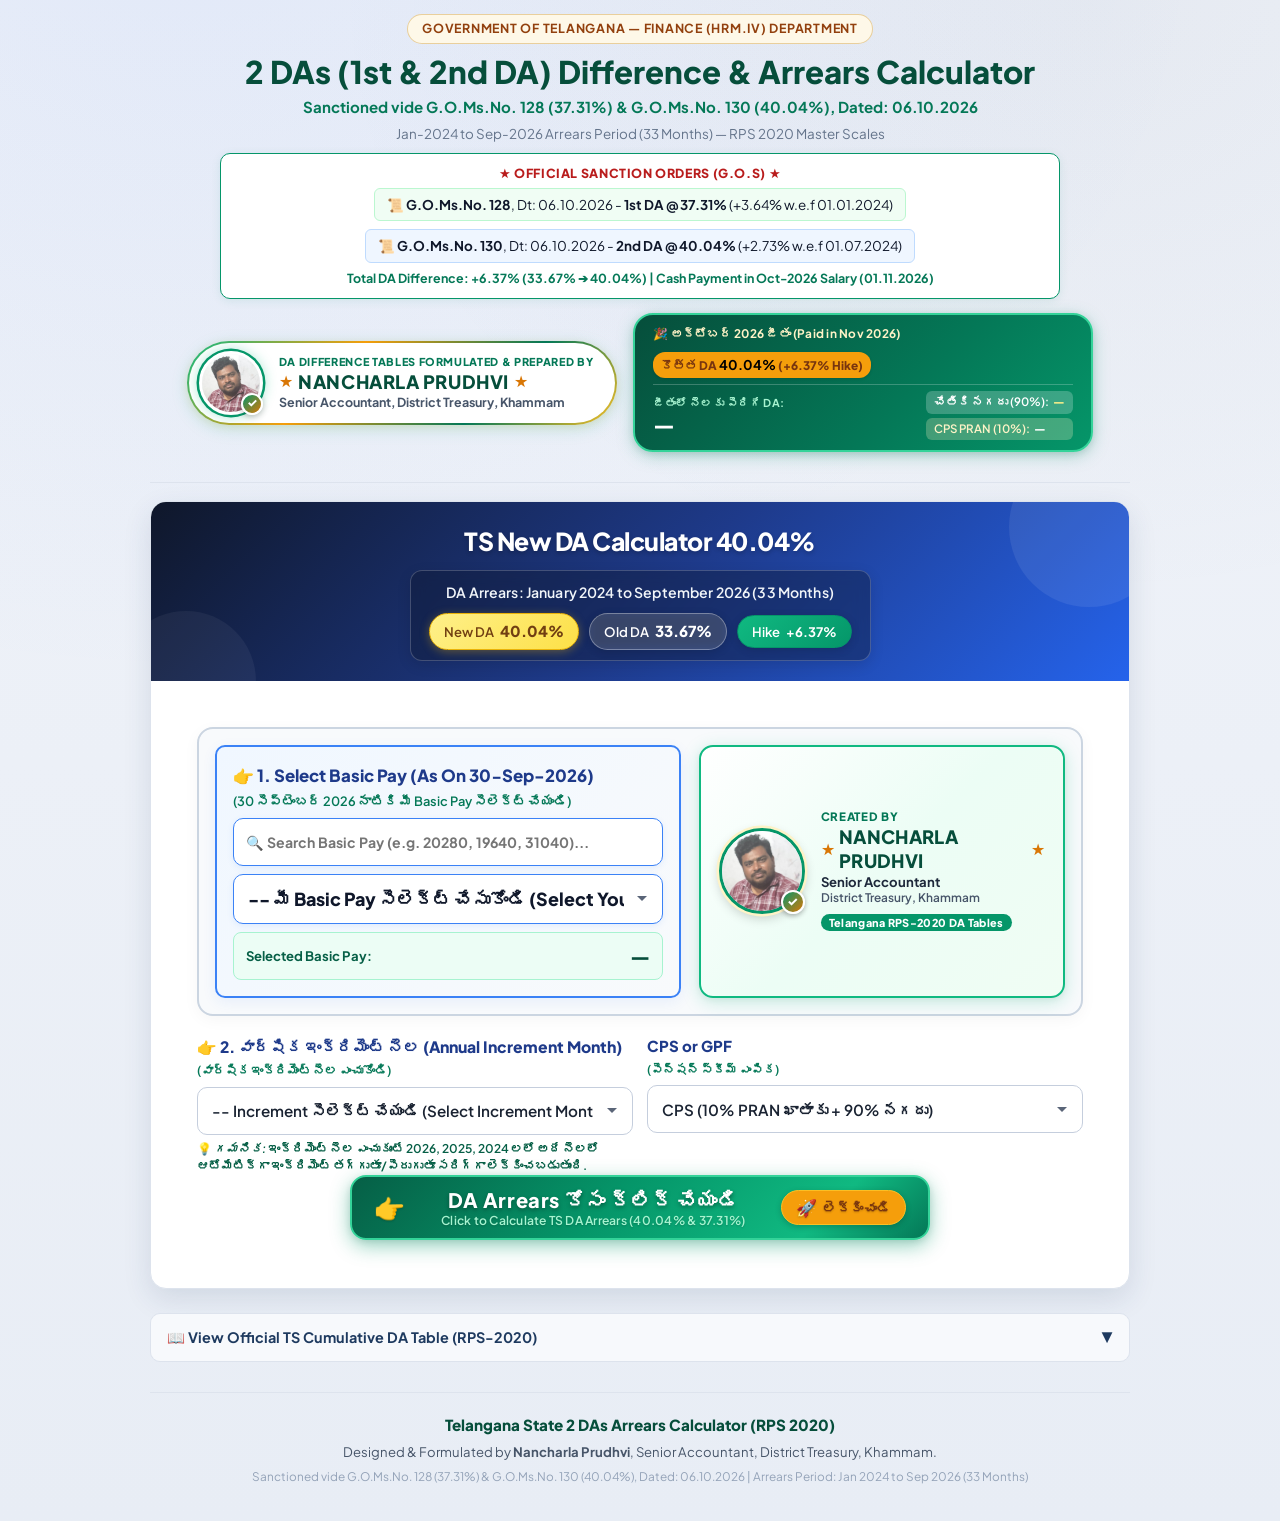
==== commit 9b33391f: "Restore previous rich card/grid breakdown for DA Wise Installments; remove calendar icon and keep GP" ====
--- a/index.html
+++ b/index.html
@@ -208,6 +208,12 @@
               </div>
             </div>
 
+            <!-- Notice on Surrender Leave: No CPS deduction -->
+            <div style="margin: 8px 0 12px 0; padding: 8px 12px; background: #ecfdf5; border: 1.5px solid #a7f3d0; border-radius: 8px; font-size: 0.78rem; color: #065f46; font-weight: 700; display: flex; align-items: center; gap: 8px;">
+              <span>💡</span>
+              <span><strong>ముఖ్య గమనిక:</strong> సరెండర్ లీవ్ (Surrender Leave) పై <u>CPS 10% కటింగ్ ఉండదు</u>. లీవ్ ఎరియర్స్ మొత్తం (100%) నేరుగా నెట్ క్యాష్ (Net Cash) గా చెల్లించబడుతుంది.</span>
+            </div>
+
             <!-- YEAR 1: 2024 (Always visible first inside surrender container) -->
             <div class="surrender-year-card" id="sl-item-2024">
               <div class="sl-card-top">
@@ -406,13 +412,12 @@
           </div>
         </div>
 
-        <!-- Card 4: DA Wise Installment -->
-        <div class="summary-card summary-card--install">
-          <span class="summary-card-icon">📅</span>
+        <!-- Card 4: DA Wise Monthly Installments (CPS Only) -->
+        <div class="summary-card summary-card--install" id="cardInstallWrapper">
           <div class="summary-card-body" style="width: 100%;">
-            <div class="summary-card-label" style="display: flex; align-items: center; justify-content: space-between; flex-wrap: wrap; gap: 6px;">
-              <span>DA Wise Installments (వాయిదాల వివరాలు)</span>
-              <span style="font-size: 0.72rem; font-weight: 700; background: rgba(255,255,255,0.2); padding: 2px 8px; border-radius: 12px; color: #fff;">1/33 &amp; 1/27 వాయిదాలు</span>
+            <div class="summary-card-label" style="display: flex; align-items: center; justify-content: space-between; flex-wrap: wrap; gap: 8px;">
+              <span id="cardInstallTitle" style="font-size: 1.05rem; font-weight: 800; color: #ffffff;">DA Wise Monthly Installments (నెలవారీ వాయిదాల వివరాలు)</span>
+              <span id="cardInstallBadge" style="font-size: 0.80rem; font-weight: 700; background: rgba(255,255,255,0.22); padding: 4px 10px; border-radius: 12px; color: #fff;">1/33 &amp; 1/27 వాయిదాలు (CPS 90% Net Cash)</span>
             </div>
             <div class="summary-card-value summary-card-value--split" id="cardInstallSplit">
               <!-- Populated dynamically with 1/33 and 1/27 breakdown -->
@@ -531,31 +536,37 @@
 
       <!-- TABLE 3: Grand Total Table -->
       <section class="da-rate-table-block" style="margin-top: 18px;">
-        <p class="results-table-label">Grand Total</p>
+        <p class="results-table-label" style="background: linear-gradient(135deg, #1e3a8a 0%, #0f172a 100%); font-weight: 800;">
+          🎯 3. Grand Total (మొత్తం బకాయిల సారాంశం)
+        </p>
         <div class="table-scroll-wrap">
-          <div class="table-scroll-hint">👉 Swipe left / right to view full table</div>
-          <div class="table-scroll">
-            <table class="results-table results-table--main">
+          <div class="table-scroll" style="overflow-x: auto;">
+            <table class="results-table" id="grandTotalTable" style="width: 100%; table-layout: fixed; min-width: 320px;">
               <thead>
                 <tr>
-                  <th>Month</th>
-                  <th>Basic Pay</th>
-                  <th>Eligible DA</th>
-                  <th>DA Drawn</th>
-                  <th>DA Diff</th>
-                  <th class="col-cps">To CPS<br>Account</th>
-                  <th class="col-cash">Net Cash<br>(90%/100%)</th>
+                  <th style="width: 34%; text-align: left; padding: 12px 14px; font-size: 0.82rem;">వివరాలు (Particulars)</th>
+                  <th style="width: 33%; text-align: right; padding: 12px 14px; font-size: 0.82rem;">
+                    DA Diff<br>
+                    <span style="font-size: 0.72rem; font-weight: normal; opacity: 0.85;">(మొత్తం DA వ్యత్యాసం)</span>
+                  </th>
+                  <th id="thGtCredit" style="width: 33%; text-align: right; padding: 12px 14px; font-size: 0.82rem;">
+                    Net Cash 90%<br>
+                    <span style="font-size: 0.72rem; font-weight: normal; opacity: 0.85;">(చేతికి నగదు)</span>
+                  </th>
                 </tr>
               </thead>
               <tbody>
-                <tr class="total-row">
-                  <th>GRAND TOTAL</th>
-                  <td id="gtBasic">—</td>
-                  <td id="gtEligible">—</td>
-                  <td id="gtDrawn">—</td>
-                  <td id="gtDiff" style="color: #1e3a8a; font-weight: 900; font-size: 1.05rem;">₹39,312</td>
-                  <td class="col-cps" id="gtCps">₹3,927</td>
-                  <td class="col-cash" id="gtCash">₹35,385</td>
+                <tr class="total-row" style="background: #f8fafc;">
+                  <th style="font-weight: 900; font-size: 1rem; color: #1e3a8a; text-align: left; padding: 14px;">
+                    🎯 GRAND TOTAL
+                  </th>
+                  <td id="gtDiff" style="color: #1e3a8a; font-weight: 900; font-size: 1.15rem; text-align: right; padding: 14px;">
+                    ₹0
+                  </td>
+                  <td id="gtCredit" style="text-align: right; padding: 14px;">
+                    <div id="gtCreditVal" style="color: #047857; font-weight: 900; font-size: 1.15rem;">₹0</div>
+                    <div id="gtCreditSub" style="font-size: 0.75rem; color: #64748b; font-weight: 600; margin-top: 3px;">(CPS 10% PRAN: ₹0)</div>
+                  </td>
                 </tr>
               </tbody>
             </table>
--- a/style.css
+++ b/style.css
@@ -1,4 +1,4 @@
-﻿/* TS DA Calculator â€” Attractive UI (logic unchanged) */
+/* TS DA Calculator â€” Attractive UI (logic unchanged) */
 
 :root {
     --bg: #f0f3f9;
@@ -2190,65 +2190,74 @@
 
 /* ==========================================================
    DA Wise Installments Rich Breakdown (1/33 & 1/27)
+   Enlarged, Clear & Professional styling for CPS Employees
    ========================================================== */
+.summary-card--install {
+  grid-column: 1 / -1;
+  padding: 18px 20px !important;
+}
+
 .install-split-grid {
   display: flex;
   flex-direction: column;
-  gap: 8px;
+  gap: 12px;
   width: 100%;
-  margin-top: 4px;
+  margin-top: 10px;
 }
 
 .install-row-item {
   display: flex;
   align-items: center;
   justify-content: space-between;
+  gap: 14px;
+  background: rgba(255, 255, 255, 0.12);
+  border: 1.5px solid rgba(255, 255, 255, 0.25);
+  border-radius: 10px;
+  padding: 12px 16px;
+  flex-wrap: wrap;
+  box-shadow: 0 4px 12px rgba(0, 0, 0, 0.16);
+}
+
+.install-row-header {
+  display: flex;
+  align-items: center;
   gap: 10px;
-  background: rgba(255, 255, 255, 0.12);
-  border: 1px solid rgba(255, 255, 255, 0.22);
-  border-radius: 8px;
-  padding: 8px 12px;
   flex-wrap: wrap;
 }
 
-.install-row-header {
-  display: flex;
-  align-items: center;
-  gap: 8px;
-}
-
 .install-tag {
-  font-size: 0.74rem;
+  font-size: 0.88rem;
   font-weight: 800;
-  padding: 3px 8px;
+  padding: 5px 12px;
   border-radius: 6px;
   letter-spacing: 0.03em;
   text-transform: uppercase;
+  box-shadow: 0 2px 6px rgba(0, 0, 0, 0.2);
 }
 
 .tag-da1 {
-  background: #047857;
+  background: linear-gradient(135deg, #059669 0%, #047857 100%);
   color: #ffffff;
-  border: 1px solid #10b981;
+  border: 1px solid #34d399;
 }
 
 .tag-da2 {
-  background: #b45309;
+  background: linear-gradient(135deg, #d97706 0%, #b45309 100%);
   color: #ffffff;
-  border: 1px solid #f59e0b;
+  border: 1px solid #fbbf24;
 }
 
 .install-period {
-  font-size: 0.72rem;
-  color: rgba(255, 255, 255, 0.9);
-  font-weight: 600;
+  font-size: 0.84rem;
+  color: rgba(255, 255, 255, 0.95);
+  font-weight: 700;
 }
 
 .install-row-values {
   display: flex;
   align-items: center;
-  gap: 8px;
-  font-size: 0.86rem;
+  gap: 10px;
+  font-size: 0.95rem;
   color: #ffffff;
   flex-wrap: wrap;
 }
@@ -2256,73 +2265,98 @@
 .inst-val-box {
   display: inline-flex;
   align-items: baseline;
-  gap: 4px;
+  gap: 6px;
+  background: rgba(0, 0, 0, 0.2);
+  padding: 5px 12px;
+  border-radius: 8px;
+  border: 1px solid rgba(255, 255, 255, 0.18);
 }
 
 .inst-val-lbl {
-  font-size: 0.68rem;
-  opacity: 0.85;
+  font-size: 0.78rem;
+  font-weight: 700;
+  text-transform: uppercase;
+  letter-spacing: 0.03em;
+  opacity: 0.92;
 }
 
 .inst-cash {
-  color: #a7f3d0;
+  color: #6ee7b7;
+  font-weight: 900;
+  font-size: 1.25rem;
+  letter-spacing: -0.01em;
+}
+
+.inst-cps {
+  color: #fde047;
+  font-weight: 900;
+  font-size: 1.15rem;
+  letter-spacing: -0.01em;
+}
+
+.inst-math-sign {
+  color: rgba(255, 255, 255, 0.75);
+  font-size: 1.15rem;
   font-weight: 800;
 }
 
-.inst-cps {
-  color: #fde68a;
-  font-weight: 800;
-}
-
-.inst-math-sign {
-  color: rgba(255, 255, 255, 0.6);
-  font-size: 0.76rem;
-  font-weight: 700;
-}
-
 .inst-val-box--total {
-  background: rgba(0, 0, 0, 0.25);
-  padding: 2px 8px;
-  border-radius: 6px;
-  border: 1px solid rgba(255, 255, 255, 0.2);
+  background: rgba(0, 0, 0, 0.42);
+  padding: 6px 14px;
+  border-radius: 8px;
+  border: 1.5px solid rgba(255, 255, 255, 0.38);
+  box-shadow: 0 2px 8px rgba(0, 0, 0, 0.3);
+}
+
+.inst-val-box--total .inst-val-lbl {
+  font-size: 0.82rem;
+  color: #ffffff;
 }
 
 .inst-tot {
   color: #ffffff;
   font-weight: 900;
-  font-size: 0.96rem;
+  font-size: 1.35rem;
+  letter-spacing: -0.01em;
 }
 
 .install-combined-banner {
-  background: rgba(0, 0, 0, 0.32);
-  border: 1.5px dashed rgba(255, 255, 255, 0.38);
-  border-radius: 8px;
-  padding: 8px 12px;
-  font-size: 0.80rem;
-  color: #ffffff;
-  display: flex;
-  flex-direction: column;
-  gap: 4px;
+  background: rgba(0, 0, 0, 0.38);
+  border: 1.5px solid rgba(255, 255, 255, 0.35);
+  border-radius: 10px;
+  padding: 12px 16px;
+  margin-top: 4px;
+  box-shadow: 0 4px 14px rgba(0, 0, 0, 0.25);
 }
 
 .combined-desc {
   display: flex;
-  align-items: baseline;
+  align-items: center;
   justify-content: space-between;
-  gap: 8px;
+  gap: 12px;
   flex-wrap: wrap;
 }
 
-.combined-desc strong:first-child {
+.combined-title {
   color: #fde047;
-}
-
-.combined-subdesc {
-  font-size: 0.74rem;
-  color: rgba(255, 255, 255, 0.88);
-}
-
-/* ==========================================================
+  font-weight: 800;
+  font-size: 0.95rem;
+  display: block;
+}
+
+.combined-sub {
+  font-size: 0.78rem;
+  color: rgba(255, 255, 255, 0.92);
+  margin-top: 2px;
+  display: block;
+}
+
+.combined-vals {
+  display: flex;
+  align-items: center;
+  gap: 10px;
+  flex-wrap: wrap;
+}
    Submit / Calculate Button Container & Author Photo Beside
    ========================================================== */
 .calc-btn-row {
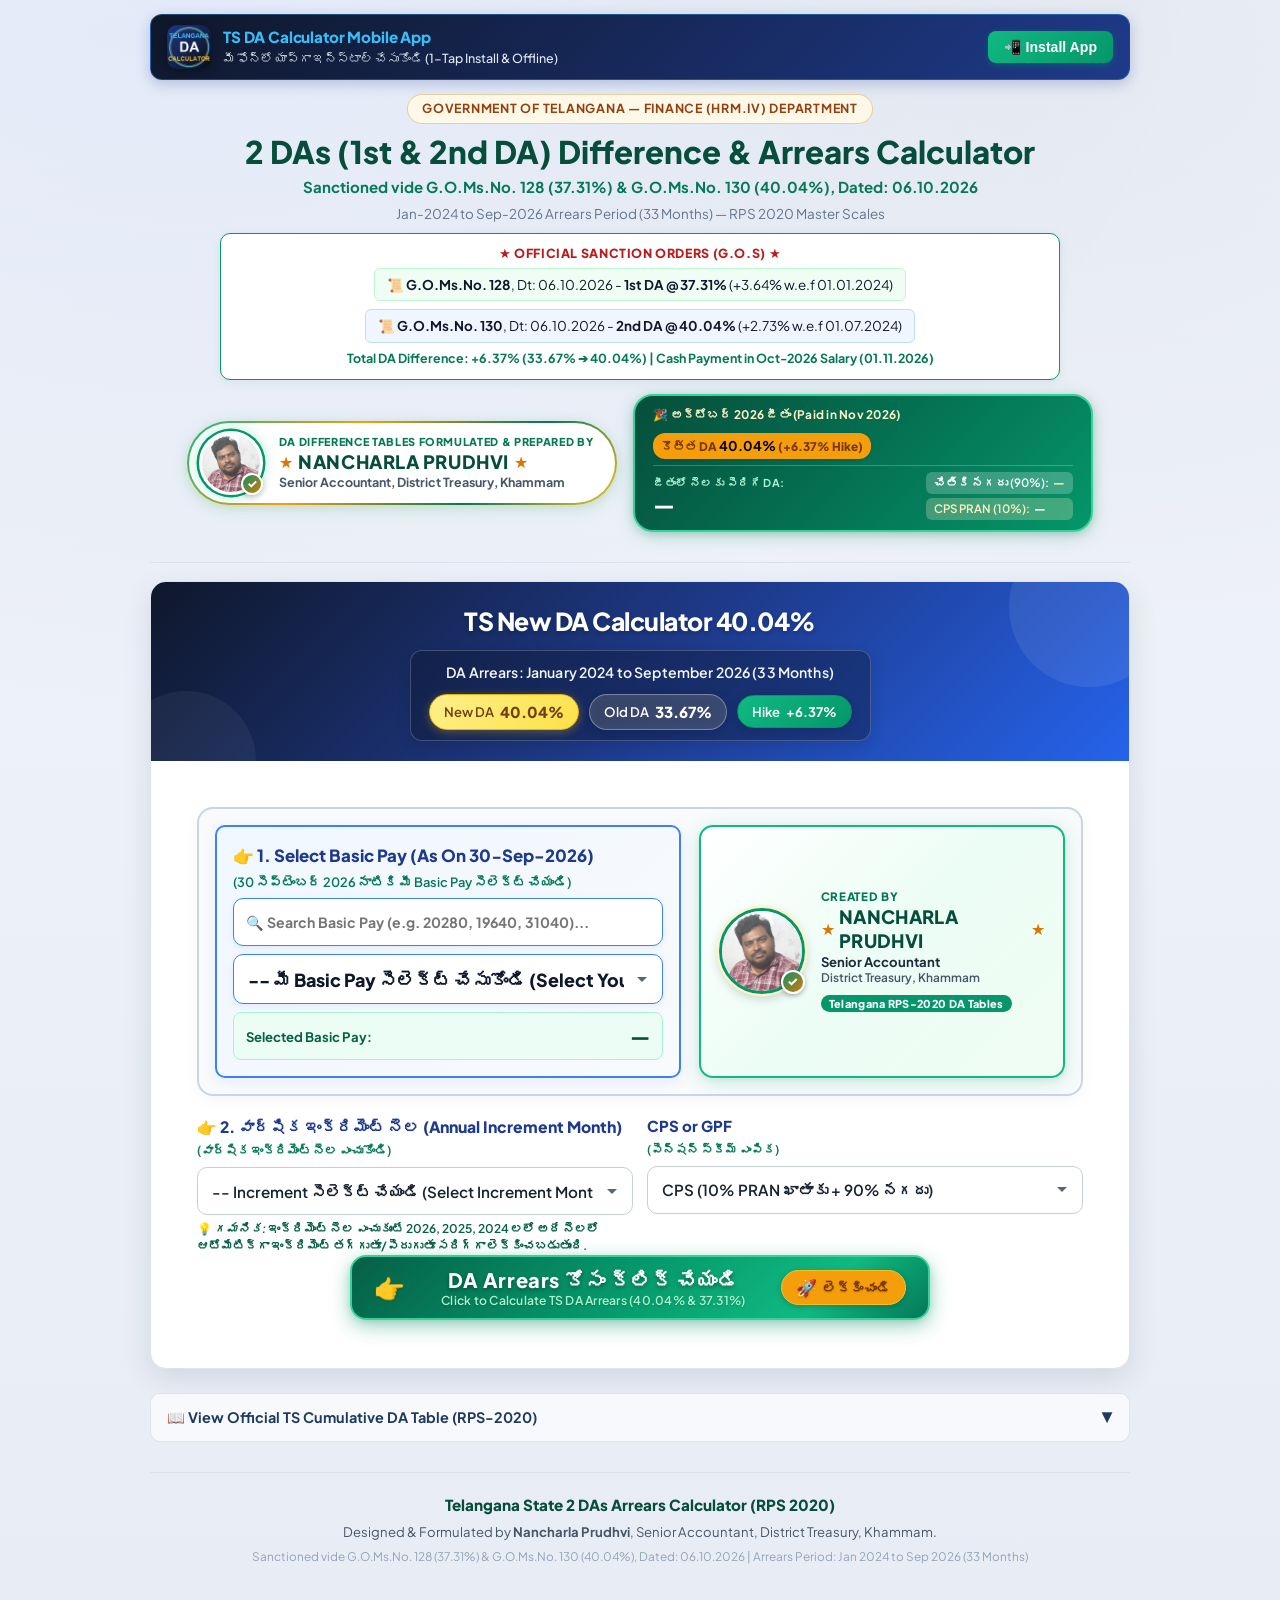
==== commit fe05d8df: "Convert into installable Mobile App (PWA) with manifest, service worker, icons and install prompt" ====
--- a/index.html
+++ b/index.html
@@ -10,9 +10,30 @@
   <link rel="preconnect" href="https://fonts.gstatic.com" crossorigin>
   <link href="https://fonts.googleapis.com/css2?family=Plus+Jakarta+Sans:wght@400;500;600;700;800&family=Inter:wght@400;500;600;700;800&display=swap" rel="stylesheet">
   <link rel="stylesheet" href="style.css">
+  <!-- PWA & Mobile Web App Settings -->
+  <link rel="manifest" href="manifest.json">
+  <meta name="theme-color" content="#1e3a8a">
+  <meta name="apple-mobile-web-app-capable" content="yes">
+  <meta name="apple-mobile-web-app-status-bar-style" content="black-translucent">
+  <meta name="apple-mobile-web-app-title" content="TS DA Calc">
+  <link rel="apple-touch-icon" href="icon-192.png">
 </head>
 <body>
   <div class="container">
+
+    <!-- PWA Install App Top Bar -->
+    <div id="pwaInstallBanner" class="pwa-install-banner" style="display: flex;">
+      <div class="pwa-banner-left">
+        <img src="icon-192.png" alt="TS DA App" class="pwa-app-icon">
+        <div class="pwa-banner-info">
+          <div class="pwa-banner-title">TS DA Calculator Mobile App</div>
+          <div class="pwa-banner-sub">మీ ఫోన్‌లో యాప్‌గా ఇన్‌స్టాల్ చేసుకోండి (1-Tap Install &amp; Offline)</div>
+        </div>
+      </div>
+      <button type="button" id="pwaInstallBtn" class="pwa-btn-install">
+        📲 Install App
+      </button>
+    </div>
 
     <!-- Header Section -->
     <header class="app-header">
@@ -471,6 +492,10 @@
         <button type="button" class="btn-action btn-share" id="btnShare">
           <span>📲</span>
           <span>Share / Copy Summary</span>
+        </button>
+        <button type="button" class="btn-action btn-install-app" id="pwaActionInstallBtn" style="background: linear-gradient(135deg, #1e3a8a 0%, #2563eb 100%); color: #ffffff; border: 1.5px solid #1e3a8a;">
+          <span>📱</span>
+          <span>Install Mobile App (యాప్)</span>
         </button>
         <button type="button" class="btn-action btn-reset" id="btnReset">
           <span>🔄</span>
--- a/style.css
+++ b/style.css
@@ -2189,173 +2189,187 @@
 }
 
 /* ==========================================================
-   DA Wise Installments Rich Breakdown (1/33 & 1/27)
-   Enlarged, Clear & Professional styling for CPS Employees
+   DA Wise Monthly Installments â€” Mobile-First Cards
+   Order: 1. à°¨à±†à°²à°•à± à°®à±Šà°¤à±à°¤à°‚ (Gross) -> 2. CPS 10% (PRAN) -> 3. 1/33 & 1/27 Cash 90% Installment
    ========================================================== */
 .summary-card--install {
   grid-column: 1 / -1;
-  padding: 18px 20px !important;
-}
-
-.install-split-grid {
-  display: flex;
-  flex-direction: column;
+  padding: 16px 16px 18px !important;
+  background: linear-gradient(135deg, #0f172a 0%, #1e293b 60%, #093b3b 100%) !important;
+}
+
+.inst-mobile-cards {
+  display: grid;
+  grid-template-columns: 1fr;
   gap: 12px;
   width: 100%;
   margin-top: 10px;
 }
 
-.install-row-item {
+@media (min-width: 680px) {
+  .inst-mobile-cards {
+    grid-template-columns: 1fr 1fr;
+  }
+  .inst-mcard--comb {
+    grid-column: 1 / -1;
+  }
+}
+
+.inst-mcard {
+  background: rgba(255, 255, 255, 0.08);
+  border: 1.5px solid rgba(255, 255, 255, 0.22);
+  border-radius: 12px;
+  padding: 14px 16px;
+  box-shadow: 0 4px 14px rgba(0, 0, 0, 0.22);
+  display: flex;
+  flex-direction: column;
+  gap: 8px;
+  transition: transform 0.2s, box-shadow 0.2s;
+}
+
+.inst-mcard:hover {
+  transform: translateY(-2px);
+  box-shadow: 0 6px 18px rgba(0, 0, 0, 0.32);
+}
+
+.inst-mcard--da1 {
+  border-left: 5px solid #10b981;
+  background: linear-gradient(135deg, rgba(5, 150, 105, 0.18) 0%, rgba(15, 23, 42, 0.65) 100%);
+}
+
+.inst-mcard--da2 {
+  border-left: 5px solid #f59e0b;
+  background: linear-gradient(135deg, rgba(217, 119, 6, 0.18) 0%, rgba(15, 23, 42, 0.65) 100%);
+}
+
+.inst-mcard--comb {
+  border-left: 5px solid #38bdf8;
+  border-color: rgba(56, 189, 248, 0.45);
+  background: linear-gradient(135deg, rgba(14, 116, 144, 0.28) 0%, rgba(15, 23, 42, 0.75) 100%);
+  box-shadow: 0 4px 16px rgba(14, 116, 144, 0.25);
+}
+
+.inst-mcard-top {
   display: flex;
   align-items: center;
   justify-content: space-between;
-  gap: 14px;
-  background: rgba(255, 255, 255, 0.12);
-  border: 1.5px solid rgba(255, 255, 255, 0.25);
-  border-radius: 10px;
-  padding: 12px 16px;
   flex-wrap: wrap;
-  box-shadow: 0 4px 12px rgba(0, 0, 0, 0.16);
-}
-
-.install-row-header {
-  display: flex;
+  gap: 6px;
+}
+
+.inst-mcard-badge {
+  font-size: 0.82rem;
+  font-weight: 800;
+  padding: 4px 10px;
+  border-radius: 6px;
+  letter-spacing: 0.02em;
+  color: #ffffff;
+  display: inline-flex;
   align-items: center;
-  gap: 10px;
-  flex-wrap: wrap;
-}
-
-.install-tag {
-  font-size: 0.88rem;
-  font-weight: 800;
-  padding: 5px 12px;
-  border-radius: 6px;
-  letter-spacing: 0.03em;
-  text-transform: uppercase;
-  box-shadow: 0 2px 6px rgba(0, 0, 0, 0.2);
+  gap: 4px;
 }
 
 .tag-da1 {
-  background: linear-gradient(135deg, #059669 0%, #047857 100%);
-  color: #ffffff;
-  border: 1px solid #34d399;
+  background: #059669;
 }
 
 .tag-da2 {
-  background: linear-gradient(135deg, #d97706 0%, #b45309 100%);
-  color: #ffffff;
-  border: 1px solid #fbbf24;
-}
-
-.install-period {
-  font-size: 0.84rem;
-  color: rgba(255, 255, 255, 0.95);
-  font-weight: 700;
-}
-
-.install-row-values {
-  display: flex;
-  align-items: center;
-  gap: 10px;
-  font-size: 0.95rem;
-  color: #ffffff;
-  flex-wrap: wrap;
-}
-
-.inst-val-box {
-  display: inline-flex;
-  align-items: baseline;
-  gap: 6px;
-  background: rgba(0, 0, 0, 0.2);
-  padding: 5px 12px;
-  border-radius: 8px;
-  border: 1px solid rgba(255, 255, 255, 0.18);
-}
-
-.inst-val-lbl {
-  font-size: 0.78rem;
-  font-weight: 700;
-  text-transform: uppercase;
-  letter-spacing: 0.03em;
-  opacity: 0.92;
-}
-
-.inst-cash {
-  color: #6ee7b7;
+  background: #d97706;
+}
+
+.tag-comb {
+  background: linear-gradient(135deg, #0284c7 0%, #0369a1 100%);
+  color: #fef08a;
   font-weight: 900;
-  font-size: 1.25rem;
-  letter-spacing: -0.01em;
-}
-
-.inst-cps {
-  color: #fde047;
-  font-weight: 900;
-  font-size: 1.15rem;
-  letter-spacing: -0.01em;
-}
-
-.inst-math-sign {
-  color: rgba(255, 255, 255, 0.75);
-  font-size: 1.15rem;
-  font-weight: 800;
-}
-
-.inst-val-box--total {
-  background: rgba(0, 0, 0, 0.42);
-  padding: 6px 14px;
-  border-radius: 8px;
-  border: 1.5px solid rgba(255, 255, 255, 0.38);
-  box-shadow: 0 2px 8px rgba(0, 0, 0, 0.3);
-}
-
-.inst-val-box--total .inst-val-lbl {
-  font-size: 0.82rem;
-  color: #ffffff;
-}
-
-.inst-tot {
-  color: #ffffff;
-  font-weight: 900;
-  font-size: 1.35rem;
-  letter-spacing: -0.01em;
-}
-
-.install-combined-banner {
-  background: rgba(0, 0, 0, 0.38);
-  border: 1.5px solid rgba(255, 255, 255, 0.35);
-  border-radius: 10px;
-  padding: 12px 16px;
-  margin-top: 4px;
-  box-shadow: 0 4px 14px rgba(0, 0, 0, 0.25);
-}
-
-.combined-desc {
+}
+
+.inst-mcard-go {
+  font-size: 0.74rem;
+  color: rgba(255, 255, 255, 0.85);
+  font-weight: 600;
+}
+
+.inst-mcard-step-row {
   display: flex;
   align-items: center;
   justify-content: space-between;
-  gap: 12px;
+  gap: 8px;
+  background: rgba(0, 0, 0, 0.22);
+  border: 1px solid rgba(255, 255, 255, 0.12);
+  border-radius: 8px;
+  padding: 8px 12px;
+  color: rgba(255, 255, 255, 0.9);
+}
+
+.inst-step-row--minus {
+  background: rgba(0, 0, 0, 0.28);
+  border-color: rgba(253, 224, 71, 0.2);
+}
+
+.inst-step-lbl {
+  font-size: 0.78rem;
+  font-weight: 600;
+  color: rgba(255, 255, 255, 0.88);
+}
+
+.inst-step-val {
+  font-size: 1.05rem;
+  font-weight: 800;
+  letter-spacing: -0.01em;
+}
+
+.inst-tot-val {
+  color: #ffffff;
+}
+
+.inst-cps-val {
+  color: #fde047;
+}
+
+.inst-mcard-highlight {
+  background: rgba(5, 150, 105, 0.25);
+  border: 1.5px solid #10b981;
+  border-radius: 10px;
+  padding: 12px 14px;
+  box-shadow: 0 4px 14px rgba(5, 150, 105, 0.25);
+  margin-top: 4px;
+}
+
+.inst-mcard-highlight--comb {
+  background: rgba(14, 116, 144, 0.35);
+  border: 1.5px solid #38bdf8;
+  box-shadow: 0 4px 16px rgba(14, 116, 144, 0.3);
+}
+
+.inst-mcard-hl-title {
+  font-size: 0.86rem;
+  font-weight: 800;
+  color: #a7f3d0;
+  letter-spacing: 0.01em;
+}
+
+.inst-mcard-hl-amount {
+  display: flex;
+  align-items: baseline;
+  gap: 8px;
+  margin-top: 4px;
   flex-wrap: wrap;
 }
 
-.combined-title {
-  color: #fde047;
-  font-weight: 800;
-  font-size: 0.95rem;
-  display: block;
-}
-
-.combined-sub {
+.inst-hl-num {
+  font-size: 1.95rem;
+  font-weight: 900;
+  color: #6ee7b7;
+  letter-spacing: -0.02em;
+  line-height: 1;
+  text-shadow: 0 2px 8px rgba(0, 0, 0, 0.35);
+}
+
+.inst-hl-sub {
   font-size: 0.78rem;
-  color: rgba(255, 255, 255, 0.92);
-  margin-top: 2px;
-  display: block;
-}
-
-.combined-vals {
-  display: flex;
-  align-items: center;
-  gap: 10px;
-  flex-wrap: wrap;
+  color: rgba(255, 255, 255, 0.85);
+  font-weight: 600;
+}
 }
    Submit / Calculate Button Container & Author Photo Beside
    ========================================================== */
@@ -2918,3 +2932,88 @@
     box-shadow: 0 0 0 3px rgba(37, 99, 235, 0.25) !important;
   }
 }
+
+
+/* PWA Install Banner & Button Styling */
+.pwa-install-banner {
+  background: linear-gradient(135deg, #0f172a 0%, #1e3a8a 100%);
+  color: #ffffff;
+  border-radius: 12px;
+  padding: 10px 16px;
+  margin-bottom: 14px;
+  display: flex;
+  align-items: center;
+  justify-content: space-between;
+  gap: 12px;
+  box-shadow: 0 4px 14px rgba(30, 58, 138, 0.25);
+  border: 1px solid rgba(56, 189, 248, 0.3);
+}
+
+.pwa-banner-left {
+  display: flex;
+  align-items: center;
+  gap: 12px;
+}
+
+.pwa-app-icon {
+  width: 44px;
+  height: 44px;
+  border-radius: 10px;
+  box-shadow: 0 2px 8px rgba(0, 0, 0, 0.3);
+  flex-shrink: 0;
+}
+
+.pwa-banner-info {
+  display: flex;
+  flex-direction: column;
+}
+
+.pwa-banner-title {
+  font-size: 0.95rem;
+  font-weight: 800;
+  color: #38bdf8;
+  letter-spacing: -0.01em;
+}
+
+.pwa-banner-sub {
+  font-size: 0.78rem;
+  color: #e2e8f0;
+  font-weight: 500;
+}
+
+.pwa-btn-install {
+  background: linear-gradient(135deg, #10b981 0%, #059669 100%);
+  color: #ffffff;
+  border: none;
+  border-radius: 8px;
+  padding: 8px 16px;
+  font-size: 0.88rem;
+  font-weight: 700;
+  cursor: pointer;
+  white-space: nowrap;
+  box-shadow: 0 2px 6px rgba(5, 150, 105, 0.4);
+  transition: transform 0.15s ease, background 0.15s ease;
+}
+
+.pwa-btn-install:hover {
+  transform: translateY(-1px);
+  background: linear-gradient(135deg, #059669 0%, #047857 100%);
+}
+
+@media (max-width: 600px) {
+  .pwa-install-banner {
+    flex-direction: column;
+    align-items: stretch;
+    text-align: center;
+    gap: 10px;
+    padding: 10px 12px;
+  }
+  .pwa-banner-left {
+    justify-content: center;
+  }
+  .pwa-btn-install {
+    width: 100%;
+    padding: 10px;
+    font-size: 0.95rem;
+  }
+}
